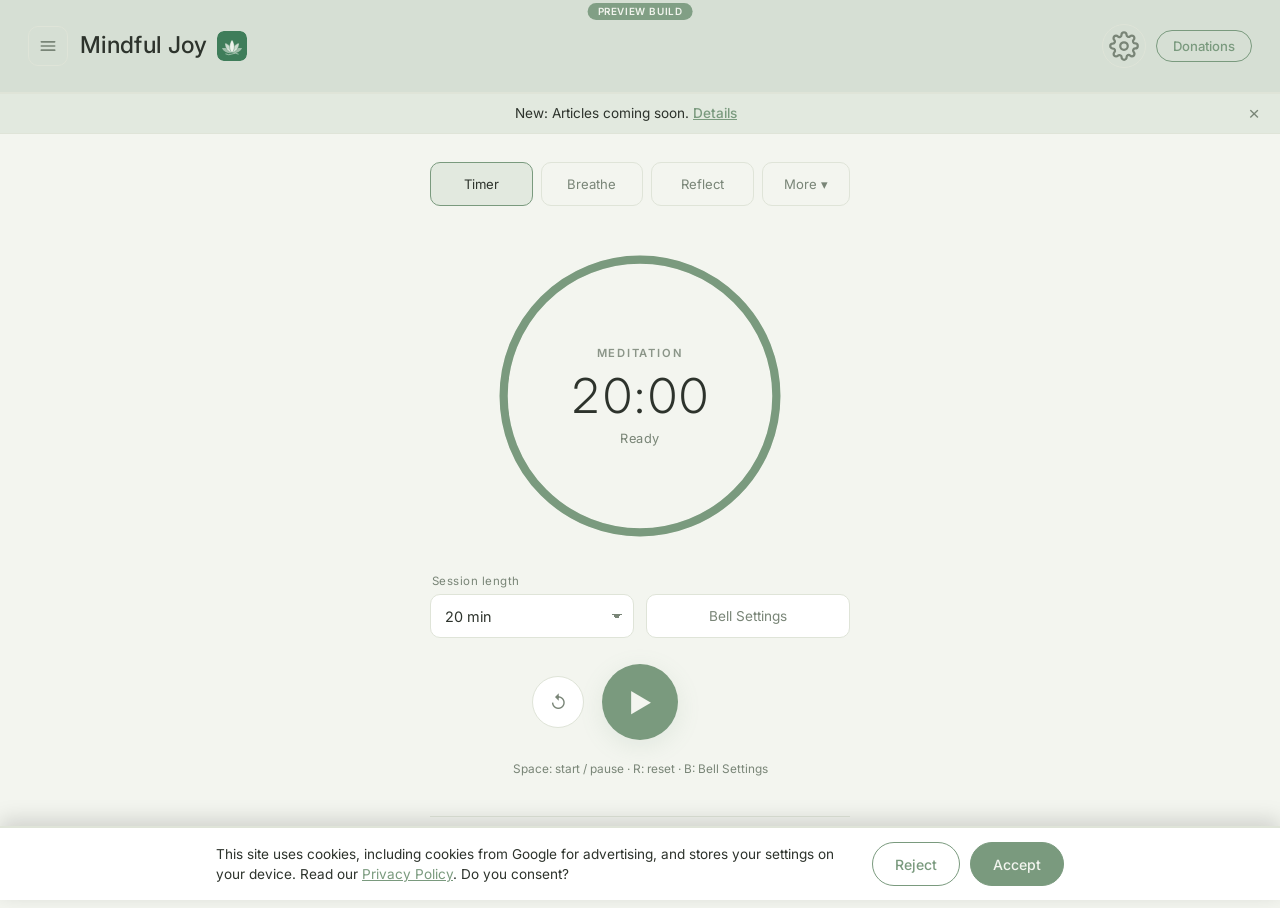
==== index.html @ 6eea0bdb "Label each timer ring (Meditation, Pomodoro, Count Up, Stopwatch) A small uppercase label above the " ====
<!DOCTYPE html>
<html lang="en">
<head>
<meta charset="UTF-8">
<meta name="viewport" content="width=device-width, initial-scale=1, viewport-fit=cover">
<title>Mindful Joy &mdash; Meditation Timer</title>
<meta name="description" content="A free, simple meditation timer with interval bells, a breathing pacer, and reflection prompts.">
<meta name="theme-color" content="#f3f5ef">
<link rel="canonical" href="https://mindfuljoy.app/">
<link rel="icon" type="image/svg+xml" href="assets/favicon.svg">
<link rel="apple-touch-icon" href="assets/icons/apple-touch-icon.png">
<link rel="manifest" href="manifest.webmanifest">
<meta property="og:type" content="website">
<meta property="og:site_name" content="Mindful Joy">
<meta property="og:title" content="Mindful Joy &mdash; Meditation Timer">
<meta property="og:description" content="A free, simple meditation timer with interval bells, a breathing pacer, and reflection prompts.">
<meta property="og:url" content="https://mindfuljoy.app/">
<link rel="preconnect" href="https://fonts.googleapis.com">
<link rel="preconnect" href="https://fonts.gstatic.com" crossorigin>
<link href="https://fonts.googleapis.com/css2?family=Inter:wght@300;400;500;600&display=swap" rel="stylesheet">
<link rel="stylesheet" href="assets/css/styles.css">
<script src="assets/js/themes.js"></script>
<!-- ===== GOOGLE ADSENSE: LOADER (publisher ca-pub-8467685368663778) =====
     Ad units go in the "ADSENSE AD SLOT" comments further down each page. ===== -->
<script async src="https://pagead2.googlesyndication.com/pagead/js/adsbygoogle.js?client=ca-pub-8467685368663778"
     crossorigin="anonymous"></script>
</head>
<body>
<div id="announcer" class="sr-only" aria-live="polite" aria-atomic="true"></div>

<div class="topbar">
  <div class="mark"><a href="index.html"><span>Mindful Joy</span><img class="mark-logo" src="assets/icons/icon.svg" alt="" width="30" height="30"></a></div>
  <div class="top-actions">
    <div class="theme-menu" id="themeMenu">
      <button type="button" class="icon-btn" id="themeBtn" aria-label="Color theme" aria-haspopup="true" aria-expanded="false" aria-controls="themePop" title="Color theme"><svg viewBox="0 0 24 24" width="20" height="20" fill="none" stroke="currentColor" stroke-width="1.8" stroke-linecap="round" stroke-linejoin="round" aria-hidden="true"><circle cx="12" cy="12" r="3"/><path d="M19.4 15a1.65 1.65 0 0 0 .33 1.82l.06.06a2 2 0 0 1 0 2.83 2 2 0 0 1-2.83 0l-.06-.06a1.65 1.65 0 0 0-1.82-.33 1.65 1.65 0 0 0-1 1.51V21a2 2 0 0 1-2 2 2 2 0 0 1-2-2v-.09A1.65 1.65 0 0 0 9 19.4a1.65 1.65 0 0 0-1.82.33l-.06.06a2 2 0 0 1-2.83 0 2 2 0 0 1 0-2.83l.06-.06a1.65 1.65 0 0 0 .33-1.82 1.65 1.65 0 0 0-1.51-1H3a2 2 0 0 1-2-2 2 2 0 0 1 2-2h.09A1.65 1.65 0 0 0 4.6 9a1.65 1.65 0 0 0-.33-1.82l-.06-.06a2 2 0 0 1 0-2.83 2 2 0 0 1 2.83 0l.06.06a1.65 1.65 0 0 0 1.82.33H9a1.65 1.65 0 0 0 1-1.51V3a2 2 0 0 1 2-2 2 2 0 0 1 2 2v.09a1.65 1.65 0 0 0 1 1.51 1.65 1.65 0 0 0 1.82-.33l.06-.06a2 2 0 0 1 2.83 0 2 2 0 0 1 0 2.83l-.06.06a1.65 1.65 0 0 0-.33 1.82V9a1.65 1.65 0 0 0 1.51 1H21a2 2 0 0 1 2 2 2 2 0 0 1-2 2h-.09a1.65 1.65 0 0 0-1.51 1z"/></svg></button>
      <div class="theme-pop" id="themePop" hidden>
        <label for="schemeSelect">Color theme</label>
        <select id="schemeSelect"></select>
      </div>
    </div>
    <a class="donate-btn" id="donateBtn" href="https://ko-fi.com/cpiccirilli" target="_blank" rel="noopener">Donations</a>
  </div>
</div>

<nav class="tabs" aria-label="Tools">
  <button class="tab-btn active" id="tabBtnTimer" data-tab="timer" aria-pressed="true">Timer</button>
  <button class="tab-btn" id="tabBtnBreathe" data-tab="breathe" aria-pressed="false">Breathe</button>
  <button class="tab-btn" id="tabBtnReflect" data-tab="reflect" aria-pressed="false">Reflect</button>
  <div class="more-wrap">
    <button class="tab-btn more-btn" id="moreBtn" type="button" title="More Timers" aria-haspopup="true" aria-expanded="false" aria-controls="morePop">More <span aria-hidden="true">&#9662;</span></button>
    <div class="more-pop" id="morePop" role="menu" aria-label="More timers" hidden>
      <p class="more-lead">Looking for another timer?</p>
      <button type="button" class="more-item" role="menuitem" data-open="pomodoro"><strong>Pomodoro</strong><span>Focus sprints with short breaks</span></button>
      <button type="button" class="more-item" role="menuitem" data-open="countup"><strong>Count Up</strong><span>Open-ended, counts time as you sit</span></button>
      <button type="button" class="more-item" role="menuitem" data-open="stopwatch"><strong>Stopwatch</strong><span>Hundredths and lap times</span></button>
      <p class="more-soon">More timers coming soon.</p>
    </div>
  </div>
</nav>

<main class="tab-panel active" id="panel-timer">
  <div class="ring-wrap">
    <svg viewBox="0 0 220 220" aria-hidden="true">
      <circle class="track" cx="110" cy="110" r="100"></circle>
      <circle class="progress" id="ringProgress" cx="110" cy="110" r="100"></circle>
    </svg>
    <div class="ring-center">
      <div class="kind">Meditation</div>
      <div class="time" id="timeDisplay">20:00</div>
      <div class="phase" id="phaseLabel">Ready</div>
    </div>
  </div>

  <p class="seg-status" id="segStatus" hidden></p>

  <div class="options-row">
    <div class="len-field">
      <label for="durationSelect">Session length</label>
      <select id="durationSelect"></select>
    </div>
    <button class="settings-btn" id="settingsBtn">Bell Settings</button>
  </div>
  <div class="duration-row" id="customLenRow" hidden>
    <label for="customLenInput">Minutes</label>
    <input class="num-input" type="number" id="customLenInput" min="1" max="240" value="25" inputmode="numeric">
  </div>

  <div class="controls">
    <button class="btn reset-btn" id="resetBtn" aria-label="Reset">&#8634;</button>
    <button class="btn play-btn" id="playBtn" aria-label="Start">&#9654;</button>
    <div style="width:52px;"></div>
  </div>
  <p class="shortcut-hint">Space: start / pause &middot; R: reset &middot; B: Bell Settings</p>

  <!-- Sit / walk sequence editor: shown when "Sit / walk sequence" is chosen as the session length. -->
  <fieldset class="seq" id="seqEditor" hidden>
    <legend>Sit / walk sequence</legend>
    <div class="seq-head"><span>Segments, in order</span><span id="seqTotal" class="seq-total"></span></div>
    <ol class="seg-list" id="segList"></ol>
    <div class="seg-actions">
      <button type="button" class="small-btn" id="addSitBtn" title="Add sit">+ Sit</button>
      <button type="button" class="small-btn" id="addWalkBtn" title="Add walk">+ Walk</button>
    </div>
    <div class="seq-block">
      <label for="presetSelect">Preset</label>
      <select id="presetSelect">
        <option value="">Choose a preset&hellip;</option>
        <option value="sit-walk-sit">Sit 20 &middot; Walk 10 &middot; Sit 20</option>
        <option value="sit-walk">Sit 20 &middot; Walk 10</option>
        <option value="walk-sit">Walk 10 &middot; Sit 20</option>
        <option value="rounds">Sit 10 &middot; Walk 5 &middot; Sit 10 &middot; Walk 5</option>
      </select>
    </div>
    <div class="seq-block">
      <label for="layoutName">Save this sequence</label>
      <div class="chip-input">
        <input type="text" id="layoutName" maxlength="30" placeholder="Name, e.g. Morning practice">
        <button type="button" id="saveLayoutBtn">Save</button>
      </div>
    </div>
    <div class="seq-block" id="savedBlock" hidden>
      <label for="layoutSelect">Saved sequences</label>
      <div class="inline-row">
        <select id="layoutSelect" aria-label="Saved sequences"></select>
        <button type="button" class="small-btn" id="loadLayoutBtn">Load</button>
        <button type="button" class="small-btn" id="deleteLayoutBtn">Delete</button>
      </div>
    </div>
    <p class="seq-msg" id="seqMsg" role="status"></p>
  </fieldset>
</main>

<section class="tab-panel" id="panel-breathe">
  <div class="duration-row">
    <label for="patternSelect">Pattern</label>
    <select id="patternSelect">
      <option value="box">Box breathing (4-4-4-4)</option>
      <option value="478">4-7-8</option>
      <option value="coherent">Coherent (5-5)</option>
    </select>
  </div>
  <div class="duration-row">
    <label for="cyclesSelect">Cycles</label>
    <select id="cyclesSelect">
      <option value="3">3</option>
      <option value="5" selected>5</option>
      <option value="8">8</option>
      <option value="12">12</option>
    </select>
  </div>
  <div class="breath-wrap">
    <div class="breath-circle" id="breathCircle"><span id="breathLabel">Ready</span></div>
  </div>
  <div class="cycle-count" id="breathCycleCount"></div>
  <div class="controls" style="margin-top:14px;">
    <button class="btn play-btn" id="breathPlayBtn" aria-label="Start breathing">&#9654;</button>
  </div>
</section>

<section class="tab-panel" id="panel-pomodoro">
  <div class="ring-wrap">
    <svg class="tomato-bg" viewBox="0 0 200 200" aria-hidden="true" focusable="false">
        <path class="tm-body" d="M100 54C142 40 186 68 186 114C186 158 148 186 100 186C52 186 14 158 14 114C14 68 58 40 100 54Z"/>
        <ellipse class="tm-shine" cx="58" cy="100" rx="13" ry="26" transform="rotate(24 58 100)"/>
        <path class="tm-leaf" d="M100 60C92 44 72 40 52 50C68 56 82 66 100 70Z"/>
        <path class="tm-leaf" d="M100 60C108 44 128 40 148 50C132 56 118 66 100 70Z"/>
        <path class="tm-leaf" d="M100 62C84 62 64 74 62 90C78 82 90 78 100 74Z"/>
        <path class="tm-leaf" d="M100 62C116 62 136 74 138 90C122 82 110 78 100 74Z"/>
        <path class="tm-leaf" d="M100 62C94 74 94 84 100 96C106 84 106 74 100 62Z"/>
        <path class="tm-stem" d="M96 64C95 48 98 36 108 26C108 38 106 50 104 64Z"/>
      </svg>
    <svg viewBox="0 0 220 220" aria-hidden="true">
      <circle class="track" cx="110" cy="110" r="100"></circle>
      <circle class="progress" id="pomoRing" cx="110" cy="110" r="100"></circle>
    </svg>
    <div class="ring-center">
      <div class="kind">Pomodoro</div>
      <div class="time" id="pomoTime">25:00</div>
      <div class="phase" id="pomoPhase">Focus</div>
    </div>
  </div>
  <p class="seg-status" id="pomoRound">Round 1 of 4</p>
  <div class="pomo-grid">
    <label for="pomoFocus">Focus</label>
    <select id="pomoFocus">
      <option value="15">15 min</option><option value="20">20 min</option><option value="25" selected>25 min</option>
      <option value="30">30 min</option><option value="45">45 min</option><option value="50">50 min</option>
    </select>
    <label for="pomoShort">Short break</label>
    <select id="pomoShort">
      <option value="3">3 min</option><option value="5" selected>5 min</option><option value="10">10 min</option>
    </select>
    <label for="pomoLong">Long break</label>
    <select id="pomoLong">
      <option value="10">10 min</option><option value="15" selected>15 min</option><option value="20">20 min</option><option value="30">30 min</option>
    </select>
    <label for="pomoRounds">Rounds</label>
    <select id="pomoRounds">
      <option value="2">2</option><option value="3">3</option><option value="4" selected>4</option><option value="5">5</option><option value="6">6</option>
    </select>
    <label for="pomoAuto">Auto-start next phase</label>
    <label class="switch"><input type="checkbox" id="pomoAuto" checked><span class="slider"></span></label>
  </div>
  <div class="controls">
    <button class="btn reset-btn" id="pomoReset" aria-label="Reset Pomodoro" title="Reset">&#8634;</button>
    <button class="btn play-btn" id="pomoPlay" aria-label="Start Pomodoro">&#9654;</button>
    <button class="btn reset-btn" id="pomoSkip" aria-label="Skip to next phase" title="Skip">&#9197;&#xFE0E;</button>
  </div>
  <p class="shortcut-hint">Space: start / pause &middot; R: reset &middot; Bells follow your Bell Settings (segment change bell)</p>
</section>

<section class="tab-panel" id="panel-countup">
  <div class="ring-wrap">
    <svg viewBox="0 0 220 220" aria-hidden="true">
      <circle class="track" cx="110" cy="110" r="100"></circle>
      <circle class="progress" id="cuRing" cx="110" cy="110" r="100"></circle>
    </svg>
    <div class="ring-center">
      <div class="kind">Count Up</div>
      <div class="time" id="cuTime">00:00</div>
      <div class="phase" id="cuPhase">Ready</div>
    </div>
  </div>
  <div class="pomo-grid">
    <label for="cuChime">Chime every</label>
    <select id="cuChime">
      <option value="0" selected>Off</option><option value="1">1 min</option><option value="5">5 min</option>
      <option value="10">10 min</option><option value="15">15 min</option><option value="20">20 min</option><option value="30">30 min</option>
    </select>
  </div>
  <div class="controls">
    <button class="btn reset-btn" id="cuReset" aria-label="Reset Count Up" title="Reset">&#8634;</button>
    <button class="btn play-btn" id="cuPlay" aria-label="Start Count Up">&#9654;</button>
    <div style="width:52px;"></div>
  </div>
  <p class="shortcut-hint">Space: start / pause &middot; R: reset &middot; The ring sweeps once a minute</p>
</section>

<section class="tab-panel" id="panel-stopwatch">
  <div class="ring-wrap">
    <svg viewBox="0 0 220 220" aria-hidden="true">
      <circle class="track" cx="110" cy="110" r="100"></circle>
      <circle class="progress" id="swRing" cx="110" cy="110" r="100"></circle>
    </svg>
    <div class="ring-center">
      <div class="kind">Stopwatch</div>
      <div class="time sw-time" id="swTime">00:00.00</div>
      <div class="phase" id="swPhase">Ready</div>
    </div>
  </div>
  <div class="controls">
    <button class="btn reset-btn" id="swReset" aria-label="Reset Stopwatch" title="Reset">&#8634;</button>
    <button class="btn play-btn" id="swPlay" aria-label="Start Stopwatch">&#9654;</button>
    <button class="btn reset-btn sw-lap-btn" id="swLap" aria-label="Record lap" title="Lap" disabled>Lap</button>
  </div>
  <p class="shortcut-hint">Space: start / pause &middot; L: lap &middot; R: reset</p>
  <ol class="lap-list" id="swLaps" aria-label="Laps" hidden></ol>
</section>

<section class="tab-panel" id="panel-reflect">
  <div class="reflect-card"><p id="reflectText">Tap below for a reflection prompt.</p></div>
  <button class="reflect-btn" id="reflectBtn">New prompt</button>
</section>

<!-- ===== ADSENSE AD SLOT 1 (all tools): place an ad unit here, below the Timer / Breathe / Reflect tools and above the footer.
     Keep ads well clear of the play, pause and reset buttons so they are never tapped by accident (AdSense policy). ===== -->

<footer>
  <a href="about.html">About</a>
  <a href="privacy.html">Privacy Policy</a>
  <a href="terms.html">Terms of Service</a>
</footer>

<div class="backdrop" id="backdrop"></div>
<aside class="panel" id="panel" role="dialog" aria-modal="true" aria-label="Bell Settings">
  <button class="icon-btn panel-close" id="closeBtn" aria-label="Close settings">&#10005;</button>
  <h2>Bell Settings</h2>

  <div class="field-group">
    <div class="row-label"><span>Preparation delay</span></div>
    <div class="row-note">A quiet moment before the session begins, so you can settle before the start bell.</div>
    <select id="prepSelect" style="width:100%;">
      <option value="0">Off</option>
      <option value="3">3 seconds</option>
      <option value="5" selected>5 seconds</option>
      <option value="10">10 seconds</option>
      <option value="15">15 seconds</option>
      <option value="30">30 seconds</option>
    </select>
  </div>

  <div class="field-group">
    <div class="row-label"><span>Bell sound</span></div>
    <div class="row-note">Used for the start and end bells. Interval bells always use a separate, higher-toned bell.</div>
    <div class="inline-row">
      <select id="bellSelect" aria-label="Bell sound"></select>
      <button type="button" class="small-btn" id="previewBtn">Preview</button>
    </div>
  </div>

  <div class="field-group">
    <div class="row-label"><span>Bell volume</span><span id="volumeLabel" style="color:var(--text-dim); font-size:.85rem;">100%</span></div>
    <input type="range" id="volumeRange" min="10" max="100" step="5" value="100" aria-label="Bell volume">
  </div>

  <div class="field-group">
    <div class="row-label"><span>Start bell</span>
      <label class="switch"><input type="checkbox" id="startEnabled" checked><span class="slider"></span></label>
    </div>
    <div id="startBody" class="inline-row">
      <span style="font-size:.85rem; color:var(--text-dim);">Number of bells</span>
      <select id="startCount" aria-label="Number of start bells"></select>
    </div>
  </div>

  <div class="field-group">
    <div class="row-label"><span>End bell</span>
      <label class="switch"><input type="checkbox" id="endEnabled" checked><span class="slider"></span></label>
    </div>
    <div id="endBody" class="inline-row">
      <span style="font-size:.85rem; color:var(--text-dim);">Number of bells</span>
      <select id="endCount" aria-label="Number of end bells"></select>
    </div>
  </div>

  <div class="field-group">
    <div class="row-label"><span>Vibrate on start and end</span>
      <label class="switch"><input type="checkbox" id="vibrateEnabled"><span class="slider"></span></label>
    </div>
    <div class="row-note" id="vibrateNote">Buzz your phone at the start and end of a session, along with or instead of the bells. Off by default.</div>
  </div>

  <div class="field-group">
    <div class="row-label"><span>Segment change bell</span>
      <label class="switch"><input type="checkbox" id="segEnabled" checked><span class="slider"></span></label>
    </div>
    <div class="row-note">Rings between segments in a sit / walk sequence.</div>
    <div id="segBody" class="inline-row">
      <span style="font-size:.85rem; color:var(--text-dim);">Number of bells</span>
      <select id="segCount" aria-label="Number of segment change bells"></select>
    </div>
  </div>

  <div class="field-group">
    <div class="row-label"><span>Interval bells</span>
      <label class="switch"><input type="checkbox" id="intervalEnabled"><span class="slider"></span></label>
    </div>
    <div class="row-note">Sound a bell at points during your sitting, either on a repeating interval or at specific times you choose.</div>

    <div id="intervalBody" class="sub-disabled">
      <div class="mode-toggle">
        <button type="button" id="modeRegularBtn" class="active">Repeating</button>
        <button type="button" id="modeCustomBtn">Custom times</button>
      </div>

      <div id="regularFields">
        <div class="inline-row">
          <span style="font-size:.85rem; color:var(--text-dim);">Every</span>
          <select id="intervalEvery"></select>
        </div>
      </div>

      <div id="customFields" style="display:none;">
        <div class="chip-input">
          <input type="number" id="customMinuteInput" min="1" max="59" placeholder="Minutes in, e.g. 10">
          <button type="button" id="addCustomBtn">Add</button>
        </div>
        <div class="chips" id="customChips"></div>
      </div>
    </div>
  </div>
  <p class="credits">Bell recordings are CC0 (public domain) samples from freesound.org by LozKaye, Garuda1982, ryancacophony, nkuitse and fauxpress, gathered in the open-source &ldquo;meditation&rdquo; app by nyxkn.</p>
</aside>

<script type="module" src="assets/js/app/main.js"></script>
<script src="assets/js/menu.js"></script>
<script src="assets/js/consent.js"></script>
<script src="assets/js/preview.js"></script>
<script src="assets/js/pwa.js"></script>
</body>
</html>
---- assets/css/styles.css ----
:root{
    --bg:#0f1c17; --surface:#16261f; --surface-2:#1c2e26;
    --text:#e4ede7; --text-dim:#8da99a;
    --accent:#6fae84; --accent-soft:rgba(111,174,132,.16);
    --ring-track:#223830; --border:#26382f;
    --danger:#b2776a;
    --radius:14px;
    color-scheme: dark;
    box-sizing:border-box;
    padding-top:env(safe-area-inset-top,0px);
    padding-bottom:env(safe-area-inset-bottom,0px);
  }
  @media (prefers-color-scheme: light){
    :root:not([data-theme="dark"]){
      --bg:#eef3ec; --surface:#ffffff; --surface-2:#f5f8f3;
      --text:#1f2e26; --text-dim:#6c8578;
      --accent:#4f8a68; --accent-soft:rgba(79,138,104,.12);
      --ring-track:#dce6dd; --border:#dce6dd;
      --danger:#9a5444;
      color-scheme: light;
    }
  }
  :root[data-theme="dark"]{
    --bg:#0f1c17; --surface:#16261f; --text:#e4ede7; --text-dim:#8da99a;
    --accent:#6fae84; --ring-track:#223830; --border:#26382f; color-scheme: dark;
  }
  *{box-sizing:border-box;}
  html,body{height:100%;}
  html{scroll-padding-top:env(safe-area-inset-top,0px);}
  body{
    margin:0; background:var(--bg); color:var(--text);
    font-family:'Inter',system-ui,sans-serif;
    min-height:100%; display:flex; flex-direction:column; align-items:center;
    padding:32px 20px 48px;
    transition:background .3s ease,color .3s ease;
  }
  .topbar{
    align-self:stretch; width:auto; max-width:none;
    background:var(--surface); background:var(--header, color-mix(in srgb, var(--accent) 24%, var(--bg))); color:var(--text);
    display:flex; justify-content:space-between; align-items:center; gap:14px;
    margin:-32px -20px 28px; padding:24px 28px;
    border-bottom:2px solid var(--border);
    transition:background .3s ease, border-color .3s ease;
  }
  .topbar .mark{ font-size:1.45rem; letter-spacing:.015em; }
  .donate-btn{
    background:none; color:var(--accent); border:1px solid var(--accent); border-radius:999px;
    padding:7px 16px; font-family:inherit; font-size:.82rem; font-weight:500; cursor:pointer; text-decoration:none;
    transition:background .2s, color .2s;
  }
  .donate-btn:hover{ background:var(--accent-soft); }

  footer{
    width:100%; max-width:420px; margin-top:40px; padding-top:20px; border-top:1px solid var(--border);
    display:flex; justify-content:center; gap:18px; flex-wrap:wrap;
  }
  footer{ padding-bottom:calc(56px + env(safe-area-inset-bottom, 0px)); }
  footer a{ color:var(--text-dim); font-size:.78rem; text-decoration:none; }
  footer a:hover{ color:var(--accent); }
  .mark{ font-family:'Inter',system-ui,sans-serif; font-weight:500; font-size:1.25rem; letter-spacing:.01em; }
  .mark{ min-width:0; line-height:1.2; }
  .mark-domain{ display:block; font-size:.72rem; font-weight:400; letter-spacing:.02em; color:var(--text-dim); margin-top:2px; }
  .mark em{ font-style:italic; color:var(--accent); }
  .icon-btn{
    background:none; border:1px solid var(--border); color:var(--text-dim);
    width:40px; height:40px; border-radius:50%; cursor:pointer;
    display:flex; align-items:center; justify-content:center; font-size:1.1rem;
    transition:border-color .2s, color .2s, transform .2s;
  }
  .icon-btn:hover{ color:var(--text); border-color:var(--accent); }
  .icon-btn:active{ transform:scale(.94); }

  .tabs{ width:100%; max-width:420px; display:flex; gap:8px; margin-bottom:28px; }
  .tab-btn{
    flex:1; background:none; border:1px solid var(--border); color:var(--text-dim);
    border-radius:10px; padding:9px 6px; font-family:inherit; font-size:.82rem; cursor:pointer;
    transition:border-color .2s, color .2s, background .2s;
  }
  .tab-btn.active{ border-color:var(--accent); color:var(--text); background:var(--accent-soft); }

  main, .tab-panel{ width:100%; max-width:420px; display:none; flex-direction:column; align-items:center; }
  .tab-panel.active{ display:flex; }

  .breath-wrap{ position:relative; width:min(70vw,260px); height:min(70vw,260px); margin:12px 0 28px; display:flex; align-items:center; justify-content:center; }
  .breath-circle{
    width:46%; height:46%; border-radius:50%; background:var(--accent-soft); border:1px solid var(--accent);
    display:flex; align-items:center; justify-content:center; text-align:center; padding:12px;
    transition:width 1s ease-in-out, height 1s ease-in-out;
  }
  .breath-circle span{ font-size:.85rem; color:var(--text); }
  .cycle-count{ font-size:.78rem; color:var(--text-dim); margin-top:14px; }

  .reflect-card{
    width:100%; background:var(--surface); border:1px solid var(--border); border-radius:var(--radius);
    padding:32px 24px; text-align:center; margin:12px 0 24px; min-height:110px; display:flex; align-items:center; justify-content:center;
  }
  .reflect-card p{ font-family:'Inter',system-ui,sans-serif; font-weight:400; font-size:1.15rem; line-height:1.5; margin:0; }
  .reflect-btn{
    background:var(--accent); color:var(--bg); border:none; border-radius:10px; padding:12px 26px;
    font-family:inherit; font-size:.88rem; font-weight:500; cursor:pointer; transition:transform .15s;
  }
  .reflect-btn:active{ transform:scale(.96); }

  .ring-wrap{ position:relative; width:min(78vw,300px); height:min(78vw,300px); margin:12px 0 28px; }
  svg{ width:100%; height:100%; transform:rotate(-90deg); }
  circle.track{ fill:none; stroke:var(--ring-track); stroke-width:6; }
  circle.progress{ fill:none; stroke:var(--accent); stroke-width:6; stroke-linecap:round; transition:stroke-dashoffset .25s linear; }
  .ring-center{
    position:absolute; inset:0; display:flex; flex-direction:column; align-items:center; justify-content:center; gap:6px;
  }
  .time{ font-family:'Inter',system-ui,sans-serif; font-weight:300; font-size:3rem; font-variant-numeric:tabular-nums; letter-spacing:.01em; }
  .kind{ font-size:.7rem; font-weight:600; text-transform:uppercase; letter-spacing:.16em; color:var(--text-dim); opacity:.85; }
  .phase{ font-size:.8rem; color:var(--text-dim); letter-spacing:.04em; min-height:1.1em; }

  .duration-row{ display:flex; align-items:center; gap:10px; color:var(--text-dim); font-size:.9rem; margin-bottom:26px; }
  select{
    appearance:none; background:var(--surface); color:var(--text); border:1px solid var(--border);
    border-radius:10px; padding:9px 34px 9px 14px; font-family:inherit; font-size:.9rem; cursor:pointer;
    background-image:linear-gradient(45deg,transparent 50%,var(--text-dim) 50%),linear-gradient(135deg,var(--text-dim) 50%,transparent 50%);
    background-position:calc(100% - 16px) center, calc(100% - 11px) center; background-size:5px 5px; background-repeat:no-repeat;
  }
  select:disabled{ opacity:.5; cursor:not-allowed; }

  .settings-btn{
    background:var(--surface); color:var(--text-dim); border:1px solid var(--border);
    border-radius:10px; padding:10px 20px; font-family:inherit; font-size:.85rem; cursor:pointer;
    margin-bottom:26px; transition:border-color .2s, color .2s;
  }
  .settings-row{ display:flex; align-items:center; justify-content:center; flex-wrap:wrap; gap:12px 16px; margin-bottom:26px; }
  .settings-row .settings-btn{ margin-bottom:0; }
  .theme-group{ display:flex; align-items:center; gap:8px; color:var(--text-dim); font-size:.85rem; }
  .settings-btn:hover{ color:var(--text); border-color:var(--accent); }

  .controls{ display:flex; align-items:center; gap:18px; }
  .btn{
    border:none; cursor:pointer; font-family:inherit; display:flex; align-items:center; justify-content:center;
  }
  .play-btn{
    width:76px; height:76px; border-radius:50%; background:var(--accent); color:var(--bg);
    font-size:1.6rem; box-shadow:0 6px 24px var(--accent-soft); transition:transform .15s;
  }
  .play-btn:active{ transform:scale(.93); }
  .reset-btn{
    width:52px; height:52px; border-radius:50%; background:var(--surface); color:var(--text-dim);
    border:1px solid var(--border); font-size:1.1rem; transition:color .2s, transform .15s;
  }
  .reset-btn:hover{ color:var(--text); }
  .reset-btn:active{ transform:scale(.93); }

  /* Settings panel */
  .backdrop{
    position:fixed; inset:0; background:rgba(0,0,0,.45); opacity:0; pointer-events:none; transition:opacity .25s;
  }
  .backdrop.open{ opacity:1; pointer-events:auto; }
  .panel{
    position:fixed; top:0; right:0; height:100%; width:min(360px,90vw); background:var(--surface);
    border-left:1px solid var(--border); transform:translateX(100%); transition:transform .3s ease;
    padding:24px 22px calc(24px + env(safe-area-inset-bottom,0px));
    padding-top:calc(24px + env(safe-area-inset-top,0px));
    overflow-y:auto;
  }
  .panel.open{ transform:translateX(0); }
  .panel h2{ font-family:'Inter',system-ui,sans-serif; font-weight:400; font-size:1.3rem; margin:0 0 20px; }
  .panel-close{ position:absolute; top:20px; right:20px; }
  .field-group{ margin-bottom:24px; padding-bottom:22px; border-bottom:1px solid var(--border); }
  .field-group:last-of-type{ border-bottom:none; }
  .row-label{ display:flex; align-items:center; justify-content:space-between; margin-bottom:12px; }
  .row-label span{ font-size:.92rem; }
  .row-note{ font-size:.78rem; color:var(--text-dim); margin:-8px 0 12px; line-height:1.4; }

  .switch{ position:relative; width:42px; height:24px; flex-shrink:0; }
  .switch input{ opacity:0; width:100%; height:100%; margin:0; cursor:pointer; position:absolute; z-index:1; }
  .slider{
    position:absolute; inset:0; background:var(--ring-track); border-radius:999px; transition:background .2s;
  }
  .slider::before{
    content:""; position:absolute; width:18px; height:18px; left:3px; top:3px; background:var(--text);
    border-radius:50%; transition:transform .2s;
  }
  .switch input:checked + .slider{ background:var(--accent); }
  .switch input:checked + .slider::before{ transform:translateX(18px); background:var(--bg); }

  .mode-toggle{ display:flex; gap:8px; margin-bottom:14px; }
  .mode-toggle button{
    flex:1; padding:8px 10px; border-radius:9px; border:1px solid var(--border); background:var(--surface-2,var(--surface));
    color:var(--text-dim); font-size:.82rem; cursor:pointer;
  }
  .mode-toggle button.active{ border-color:var(--accent); color:var(--text); background:var(--accent-soft); }

  .inline-row{ display:flex; align-items:center; gap:10px; }
  .inline-row select{ flex:1; }

  .chip-input{ display:flex; gap:8px; margin-top:4px; }
  .chip-input input{
    flex:1; background:var(--bg); border:1px solid var(--border); border-radius:9px; color:var(--text);
    padding:8px 10px; font-family:inherit; font-size:.85rem; min-width:0;
  }
  .chip-input button{
    border:1px solid var(--accent); background:var(--accent-soft); color:var(--accent); border-radius:9px; padding:8px 14px; font-size:.85rem; cursor:pointer;
  }
  .chips{ display:flex; flex-wrap:wrap; gap:8px; margin-top:12px; }
  .chip{
    display:flex; align-items:center; gap:6px; background:var(--bg); border:1px solid var(--border); border-radius:999px;
    padding:5px 6px 5px 12px; font-size:.8rem; color:var(--text-dim);
  }
  .chip button{ background:none; border:none; color:var(--text-dim); cursor:pointer; font-size:.95rem; padding:2px 6px; }
  .chip button:hover{ color:var(--danger); }
  .empty-note{ font-size:.78rem; color:var(--text-dim); font-style:italic; }

  .small-btn{
    border:1px solid var(--accent); background:var(--accent-soft); color:var(--accent); border-radius:10px;
    padding:9px 16px; min-height:44px; font-family:inherit; font-size:.85rem; cursor:pointer; flex-shrink:0;
  }
  .credits{ font-size:.72rem; color:var(--text-dim); line-height:1.5; margin:8px 0 0; }
  .sub-disabled{ opacity:.4; pointer-events:none; }

  /* ---------- Mobile ---------- */
  html{ -webkit-text-size-adjust:100%; text-size-adjust:100%; }
  button, select, input, label{ -webkit-tap-highlight-color:transparent; touch-action:manipulation; }
  body{
    padding-left:max(20px, env(safe-area-inset-left, 0px));
    padding-right:max(20px, env(safe-area-inset-right, 0px));
  }
  .topbar{
    margin-left:calc(-1 * max(20px, env(safe-area-inset-left, 0px)));
    margin-right:calc(-1 * max(20px, env(safe-area-inset-right, 0px)));
  }
  .tab-btn, .settings-btn, select{ min-height:44px; }
  .icon-btn{ min-width:44px; min-height:44px; }
  .chip button{ min-width:32px; min-height:32px; }
  @media (max-width:600px){
    body{ padding-top:24px; padding-bottom:36px; }
    .topbar{ margin-top:-24px; margin-bottom:22px; padding:16px 20px; }
    .topbar .mark{ font-size:1.2rem; }
    /* 16px+ prevents iOS Safari from zooming when a field is focused */
    select, input, textarea{ font-size:16px !important; }
    .time{ font-size:2.6rem; }
    .ring-wrap{ margin:4px 0 22px; }
    .settings-row{ flex-direction:column; gap:12px; width:100%; }
    .settings-row .settings-btn{ width:100%; }
    .theme-group{ width:100%; justify-content:space-between; }
    .theme-group select{ flex:1; max-width:60%; }
    .panel{ width:100%; border-left:none; }
    .panel-close{ top:calc(14px + env(safe-area-inset-top, 0px)); }
    .chip-input input{ padding:11px 12px; }
    .chip-input button{ padding:11px 16px; }
    footer{ margin-top:28px; }
  }
  @media (max-width:360px){
    .tab-btn{ font-size:.78rem; padding:9px 2px; }
    .controls{ gap:14px; }
  }
  @media (max-height:520px) and (orientation:landscape){
    .ring-wrap{ width:min(40vh,220px); height:min(40vh,220px); margin-bottom:14px; }
    .breath-wrap{ width:min(40vh,200px); height:min(40vh,200px); }
  }

  /* ---------- Info pages (About / Privacy / Terms) ---------- */
  body.info-open nav.tabs, body.info-open .tab-panel{ display:none !important; }
  .info-view{ display:none; width:100%; max-width:560px; text-align:left; }
  body.info-open .info-view{ display:block; }
  .info-view article{ display:none; }
  .info-view article.show{ display:block; }
  .info-view .back-link{ display:inline-block; color:var(--accent); font-size:.85rem; text-decoration:none; margin:4px 0 18px; padding:8px 0; }
  .info-view .back-link:hover{ text-decoration:underline; }
  .info-view h1{ font-size:1.6rem; font-weight:500; margin:0 0 6px; letter-spacing:.005em; }
  .info-view .updated{ font-size:.78rem; color:var(--text-dim); margin:0 0 22px; }
  .info-view h2{ font-size:1.05rem; font-weight:600; margin:28px 0 8px; }
  .info-view p, .info-view li{ font-size:.92rem; line-height:1.65; color:var(--text); }
  .info-view p{ margin:0 0 12px; }
  .info-view ul{ margin:0 0 12px; padding-left:20px; }
  .info-view li{ margin-bottom:6px; }
  .info-view a{ color:var(--accent); }
  .info-view .lead{ font-size:1.02rem; color:var(--text); }
  .credit{ background:var(--surface); border:1px solid var(--border); border-radius:12px; padding:14px 16px; margin:0 0 10px; }
  .credit h3{ font-size:.95rem; font-weight:600; margin:0 0 6px; }
  .credit p{ font-size:.85rem; margin:0 0 4px; color:var(--text-dim); line-height:1.55; }
  .credit p:last-child{ margin-bottom:0; }
  .badge{ display:inline-block; font-size:.7rem; font-weight:600; letter-spacing:.04em; color:var(--accent); background:var(--accent-soft); border-radius:999px; padding:2px 9px; margin-left:6px; vertical-align:middle; }
  .note-box{ background:var(--accent-soft); border-radius:12px; padding:12px 16px; font-size:.86rem; line-height:1.6; margin:0 0 14px; }
  /* ---------- Quick wins: access, inputs, volume ---------- */
  [hidden]{ display:none !important; }
  .sr-only{ position:absolute; width:1px; height:1px; margin:-1px; padding:0; overflow:hidden; clip:rect(0,0,0,0); white-space:nowrap; border:0; }
  :focus-visible{ outline:2px solid var(--accent); outline-offset:3px; border-radius:6px; }
  .panel{ visibility:hidden; transition:transform .3s ease, visibility 0s linear .3s; }
  .panel.open{ visibility:visible; transition:transform .3s ease, visibility 0s; }
  .num-input{
    width:96px; background:var(--surface); color:var(--text); border:1px solid var(--border); border-radius:10px;
    padding:9px 12px; min-height:44px; font-family:inherit; font-size:.9rem;
  }
  #customLenRow{ margin-top:-12px; }
  .len-note{ font-size:.78rem; color:var(--text-dim); margin:-14px 0 22px; text-align:center; max-width:300px; line-height:1.5; }
  input[type=range]{ width:100%; min-height:32px; accent-color:var(--accent); cursor:pointer; }
  .shortcut-hint{ font-size:.74rem; color:var(--text-dim); margin:22px 0 0; text-align:center; }
  @media (hover:none){ .shortcut-hint{ display:none; } }

  /* ---------- Theme gear menu ---------- */
  .top-actions{ display:flex; align-items:center; gap:10px; }
  .theme-menu{ position:relative; }
  .theme-pop{
    position:absolute; top:calc(100% + 10px); right:0; z-index:30; min-width:230px;
    background:var(--surface); border:1px solid var(--border); border-radius:12px; padding:14px;
    box-shadow:0 10px 30px rgba(0,0,0,.25); display:flex; flex-direction:column; gap:8px;
  }
  .theme-pop label{ font-size:.8rem; color:var(--text-dim); }
  .theme-pop select{ width:100%; }
  /* ---------- Session length + Bell Settings row ---------- */
  .options-row{ display:flex; align-items:flex-end; justify-content:center; gap:12px; width:100%; max-width:420px; margin-bottom:26px; }
  .options-row .len-field{ display:flex; flex-direction:column; gap:6px; flex:1; min-width:0; }
  .options-row .len-field label{ font-size:.72rem; color:var(--text-dim); letter-spacing:.04em; padding-left:2px; }
  .options-row select{ width:100%; min-width:0; text-overflow:ellipsis; }
  .options-row .settings-btn{ flex:1; min-width:0; margin-bottom:0; min-height:44px; white-space:nowrap; }
  @media (prefers-reduced-motion: reduce){
    *{ transition:none !important; }
  }
  .mark a{ color:inherit; text-decoration:none; }

  /* ---------- Back to top button (About / Privacy / Terms) ---------- */
  .to-top{
    position:fixed; right:max(16px, env(safe-area-inset-right, 0px)); bottom:max(20px, env(safe-area-inset-bottom, 0px));
    z-index:20; width:48px; height:48px; border-radius:50%;
    display:flex; align-items:center; justify-content:center; padding:0;
    background:var(--surface); color:var(--accent); border:1px solid var(--accent); cursor:pointer;
    box-shadow:0 6px 18px rgba(0,0,0,.22);
    opacity:0; visibility:hidden; transform:translateY(8px);
    transition:opacity .25s ease, transform .25s ease, visibility 0s linear .25s, background .2s;
  }
  .to-top.show{ opacity:1; visibility:visible; transform:none; transition:opacity .25s ease, transform .25s ease, visibility 0s, background .2s; }
  .to-top:hover{ background:var(--accent-soft); }
  .to-top:active{ transform:scale(.94); }
  .to-top svg{ width:20px; height:20px; transform:none; }

  /* ---------- Brand block + hamburger menu ---------- */
  .brand{ display:grid; grid-template-columns:auto minmax(0,1fr); column-gap:12px; row-gap:8px; align-items:center; min-width:0; }
  .brand .nav-menu{ grid-column:1; grid-row:1; }
  .brand .mark{ grid-column:2; grid-row:1; }
  .nav-menu{ position:relative; }
  .menu-btn{
    background:none; border:1px solid var(--border); color:var(--text-dim);
    width:40px; height:40px; border-radius:10px; cursor:pointer;
    display:flex; align-items:center; justify-content:center;
    transition:border-color .2s, color .2s, transform .2s;
  }
  .menu-btn:hover, .menu-btn[aria-expanded="true"]{ color:var(--text); border-color:var(--accent); }
  .menu-btn:active{ transform:scale(.94); }
  .menu-pop{
    position:absolute; top:calc(100% + 8px); left:0; z-index:30; min-width:210px;
    background:var(--surface); border:1px solid var(--border); border-radius:12px; padding:8px;
    box-shadow:0 10px 30px rgba(0,0,0,.25); display:flex; flex-direction:column; gap:2px;
  }
  .menu-pop[hidden]{ display:none; }
  .menu-pop a{
    display:block; padding:11px 14px; border-radius:8px; color:var(--text);
    font-size:.95rem; text-decoration:none; min-height:44px; box-sizing:border-box;
  }
  .menu-pop a:hover{ background:var(--accent-soft); }
  .menu-pop a[aria-current="page"]{ color:var(--accent); font-weight:600; }
  /* The global svg rule rotates the timer ring; keep the menu icon upright. */
  .menu-btn svg{ width:20px; height:20px; transform:none; }

  /* ---------- Brand row + updates note ---------- */
  /* Full-width strip directly under the header. Its negative top margin cancels the header's bottom margin. */
  .update-strip{
    position:relative; align-self:stretch;
    margin:-28px -20px 28px; padding:10px 48px 10px 20px;
    background:var(--accent-soft); color:var(--text); border-bottom:1px solid var(--border);
    font-size:.85rem; line-height:1.4; text-align:center;
  }
  .update-text{ min-width:0; }
  .update-text a{ color:var(--accent); font-weight:500; white-space:nowrap; }
  .update-close{
    position:absolute; right:10px; top:50%; transform:translateY(-50%); width:32px; height:32px; border:none; border-radius:50%; background:none;
    color:var(--text-dim); font-size:1.2rem; line-height:1; cursor:pointer;
    display:flex; align-items:center; justify-content:center;
  }
  .update-close:hover{ color:var(--text); background:var(--border); }

  /* ---------- Cookie consent banner ---------- */
  .consent{
    position:fixed; left:0; right:0; bottom:0; z-index:60;
    display:flex; align-items:center; justify-content:center; gap:16px; flex-wrap:wrap;
    padding:14px max(20px, env(safe-area-inset-right, 0px)) calc(14px + env(safe-area-inset-bottom, 0px)) max(20px, env(safe-area-inset-left, 0px));
    background:var(--surface); color:var(--text); border-top:2px solid var(--border);
    box-shadow:0 -6px 20px rgba(0,0,0,.15);
  }
  .consent-text{ margin:0; font-size:.85rem; line-height:1.5; max-width:640px; }
  .consent-text a{ color:var(--accent); }
  .consent-actions{ display:flex; gap:10px; }
  .consent-btn{
    min-height:44px; padding:0 22px; border-radius:999px; font-family:inherit; font-size:.88rem; font-weight:500;
    cursor:pointer; border:1px solid var(--accent); transition:background .2s, color .2s;
  }
  .consent-reject{ background:none; color:var(--accent); }
  .consent-reject:hover{ background:var(--accent-soft); }
  .consent-accept{ background:var(--accent); color:var(--bg); }
  .consent-accept:hover{ filter:brightness(1.08); }
  /* Keep the back-to-top button out from under the banner until a choice is made. */
  .consent-open .to-top{ visibility:hidden; }

  /* ---------- Sit / walk sequence ---------- */
  .seg-status{ font-size:.8rem; color:var(--text-dim); text-align:center; margin:-8px 0 20px; max-width:340px; line-height:1.5; }
  .seg-status[hidden], .seq[hidden]{ display:none; }
  .seq{
    width:100%; max-width:420px; margin:26px 0 0; padding:16px; box-sizing:border-box;
    border:1px solid var(--border); border-radius:14px; background:var(--surface); min-width:0;
  }
  .seq:disabled{ opacity:.6; }
  .seq legend{ padding:0 8px; font-size:.78rem; color:var(--text-dim); letter-spacing:.04em; }
  .seq-head{ display:flex; justify-content:space-between; gap:10px; font-size:.82rem; color:var(--text-dim); margin-bottom:10px; }
  .seq-total{ color:var(--text); font-weight:500; }
  .seg-list{ list-style:none; margin:0 0 12px; padding:0; display:flex; flex-direction:column; gap:8px; }
  .seg-row{ display:flex; align-items:center; gap:6px; }
  .seg-num{ flex:none; width:22px; text-align:center; font-size:.8rem; color:var(--text-dim); }
  .seg-row .seg-type{ flex:1; min-width:0; }
  .seg-row .seg-min{ width:64px; flex:none; text-align:center; padding-left:4px; padding-right:4px; box-sizing:border-box; }
  .seg-unit{ flex:none; font-size:.8rem; color:var(--text-dim); }
  .seg-btn{
    flex:none; width:34px; height:40px; border:1px solid var(--border); background:none; color:var(--text-dim);
    border-radius:8px; cursor:pointer; font-size:.7rem; line-height:1; display:flex; align-items:center; justify-content:center;
  }
  .seg-btn.seg-remove{ font-size:1.1rem; }
  .seg-btn:hover:not(:disabled){ color:var(--text); border-color:var(--accent); }
  .seg-btn:disabled{ opacity:.35; cursor:not-allowed; }
  .seg-actions{ display:flex; gap:8px; margin-bottom:16px; }
  .seg-actions .small-btn:disabled{ opacity:.45; cursor:not-allowed; }
  .seq-block{ margin-top:14px; display:flex; flex-direction:column; gap:6px; }
  .seq-block[hidden]{ display:none; }
  .seq-block > label{ font-size:.72rem; color:var(--text-dim); letter-spacing:.04em; padding-left:2px; }
  .seq-block select{ width:100%; }
  .seq .chip-input input{ flex:1; min-width:0; }
  .seq-msg{ min-height:1.2em; margin:12px 0 0; font-size:.78rem; color:var(--text-dim); }
  @media (max-width:420px){
    .seq{ padding:14px 10px; }
    .seg-btn{ width:32px; }
    .seg-row .seg-min{ width:60px; }
    .seg-unit{ display:none; }
  }
  .num-input:disabled{ opacity:.5; cursor:not-allowed; }
  .menu-sep{ border:0; border-top:1px solid var(--border); margin:6px 8px; }
  /* Keep the strip aligned with the header's margins at each size. */
  .update-strip{
    margin-left:calc(-1 * max(20px, env(safe-area-inset-left, 0px)));
    margin-right:calc(-1 * max(20px, env(safe-area-inset-right, 0px)));
  }
  @media (max-width:600px){ .update-strip{ margin-top:-22px; margin-bottom:22px; } }

  /* ---- More timers menu + Pomodoro ---- */
  .more-wrap{ position:relative; flex:1; display:flex; }
  .more-wrap .more-btn{ width:100%; }
  .more-btn[aria-expanded="true"], .more-btn.live{ border-color:var(--accent); color:var(--text); }
  .more-pop{
    position:absolute; top:calc(100% + 8px); right:0; z-index:30; width:250px;
    background:var(--surface); border:1px solid var(--border); border-radius:12px; padding:10px;
    box-shadow:0 10px 30px rgba(0,0,0,.25); display:flex; flex-direction:column; gap:4px;
  }
  .more-pop[hidden]{ display:none; }
  .more-lead{ margin:2px 6px 6px; font-size:.78rem; color:var(--text-dim); }
  .more-item{
    display:flex; flex-direction:column; gap:2px; text-align:left; width:100%; box-sizing:border-box;
    background:none; border:0; border-radius:8px; padding:10px 12px; min-height:44px;
    font-family:inherit; color:var(--text); cursor:pointer;
  }
  .more-item:hover, .more-item:focus-visible{ background:var(--accent-soft); }
  .more-item strong{ font-size:.95rem; font-weight:600; }
  .more-item span{ font-size:.78rem; color:var(--text-dim); }
  .more-soon{ margin:6px 6px 2px; font-size:.74rem; color:var(--text-dim); border-top:1px solid var(--border); padding-top:8px; }
  .pomo-grid{
    display:grid; grid-template-columns:1fr auto; align-items:center; gap:10px 14px;
    width:100%; max-width:340px; margin-bottom:24px; color:var(--text-dim); font-size:.9rem;
  }
  .pomo-grid select:disabled{ opacity:.55; }
  #pomoSkip:disabled{ opacity:.4; cursor:default; }

  /* Lotus logo to the right of the site title */
  .mark a{ display:inline-flex; align-items:center; gap:9px; }
  .mark-logo{ width:30px; height:30px; flex:none; border-radius:7px; display:block; }
  @media (max-width:600px){ .mark-logo{ width:26px; height:26px; border-radius:6px; } }
  /* Long links (such as the GitHub URL on About) wrap instead of widening the page on phones */
  p a{ overflow-wrap:anywhere; }

  /* Keep "Mindful Joy" on one line next to the logo, even on narrow phones */
  .mark a span{ white-space:nowrap; }
  @media (max-width:600px){
    .topbar{ gap:8px; padding-left:14px; padding-right:14px; }
    .brand{ column-gap:8px; }
    .mark a{ gap:6px; }
    .top-actions{ gap:6px; }
    .donate-btn{ padding:6px 12px; font-size:.76rem; }
  }
  @media (max-width:340px){
    .topbar .mark{ font-size:1.02rem; }
    .mark-logo{ width:22px; height:22px; }
    .topbar{ gap:4px; padding-left:10px; padding-right:10px; }
    .topbar .icon-btn{ min-width:36px; }
    .menu-btn{ width:36px; }
    .donate-btn{ padding:6px 9px; font-size:.72rem; }
  }

  /* Donations: header button on desktop; bottom of the hamburger menu on phones */
  .menu-pop .menu-mobile-only{ display:none; }
  @media (max-width:600px){
    .donate-btn{ display:none; }
    .menu-pop hr.menu-mobile-only{ display:block; }
    .menu-pop a.menu-mobile-only{ display:block; color:var(--accent); font-weight:600; }
  }

  /* Session length drop-down and Bell Settings button: two equal columns, centered under the ring.
     (With flex:1 the button's padding made it wider than the drop-down, which pushed the drop-down left.) */
  .options-row{ display:grid; grid-template-columns:minmax(0,1fr) minmax(0,1fr); align-items:end; gap:12px; }
  .options-row .len-field{ flex:none; }
  .options-row .settings-btn{ flex:none; width:100%; box-sizing:border-box; padding-left:10px; padding-right:10px; }
  .options-row select{ box-sizing:border-box; }

  /* ---- Stopwatch ---- */
  .sw-time{ font-size:2.5rem; }
  .sw-lap-btn{ font-size:.82rem; }
  .sw-lap-btn:disabled{ opacity:.45; cursor:default; }
  .lap-list{ list-style:none; margin:18px 0 0; padding:0; width:100%; max-width:340px; max-height:240px; overflow-y:auto;
    border-top:1px solid var(--border); }
  .lap-list[hidden]{ display:none; }
  .lap-list li{ display:grid; grid-template-columns:1fr auto auto; gap:14px; padding:9px 4px; border-bottom:1px solid var(--border);
    font-size:.88rem; font-variant-numeric:tabular-nums; }
  .lap-n{ color:var(--text-dim); }
  .lap-t{ color:var(--text); }
  .lap-total{ color:var(--text-dim); min-width:78px; text-align:right; }
  @media (max-width:600px){ .sw-time{ font-size:2.1rem; } }

  /* Pomodoro: a faint original tomato behind the ring, tinted with the theme's accent color */
  #panel-pomodoro{ overflow-x:clip; }
  .tomato-bg{ position:absolute; left:50%; top:50%; width:132%; height:132%; transform:translate(-50%,-44%); pointer-events:none; z-index:0; }
  .tomato-bg .tm-body{ fill:var(--accent); opacity:.13; }
  .tomato-bg .tm-shine{ fill:var(--bg); opacity:.22; }
  .tomato-bg .tm-leaf, .tomato-bg .tm-stem{ fill:var(--accent); opacity:.22; }
  #panel-pomodoro .ring-wrap svg:not(.tomato-bg){ position:relative; z-index:1; }
  #panel-pomodoro .ring-center{ z-index:2; }
  @media (max-width:600px){ .tomato-bg{ width:118%; height:118%; } }

  /* Unavailable switches: dashed, empty track and a dimmed label so they never look like a normal "off" switch */
  .switch input:disabled{ cursor:not-allowed; }
  .switch input:disabled + .slider{
    background:transparent; border:2px dashed var(--text-dim); box-sizing:border-box; opacity:.7;
  }
  .switch input:disabled + .slider::before{ background:var(--text-dim); opacity:.6; left:2px; top:2px; }
  .row-label:has(input:disabled) > span:first-child{ opacity:.5; }
  .row-label:has(input:disabled) + .row-note{ opacity:.9; font-style:italic; }
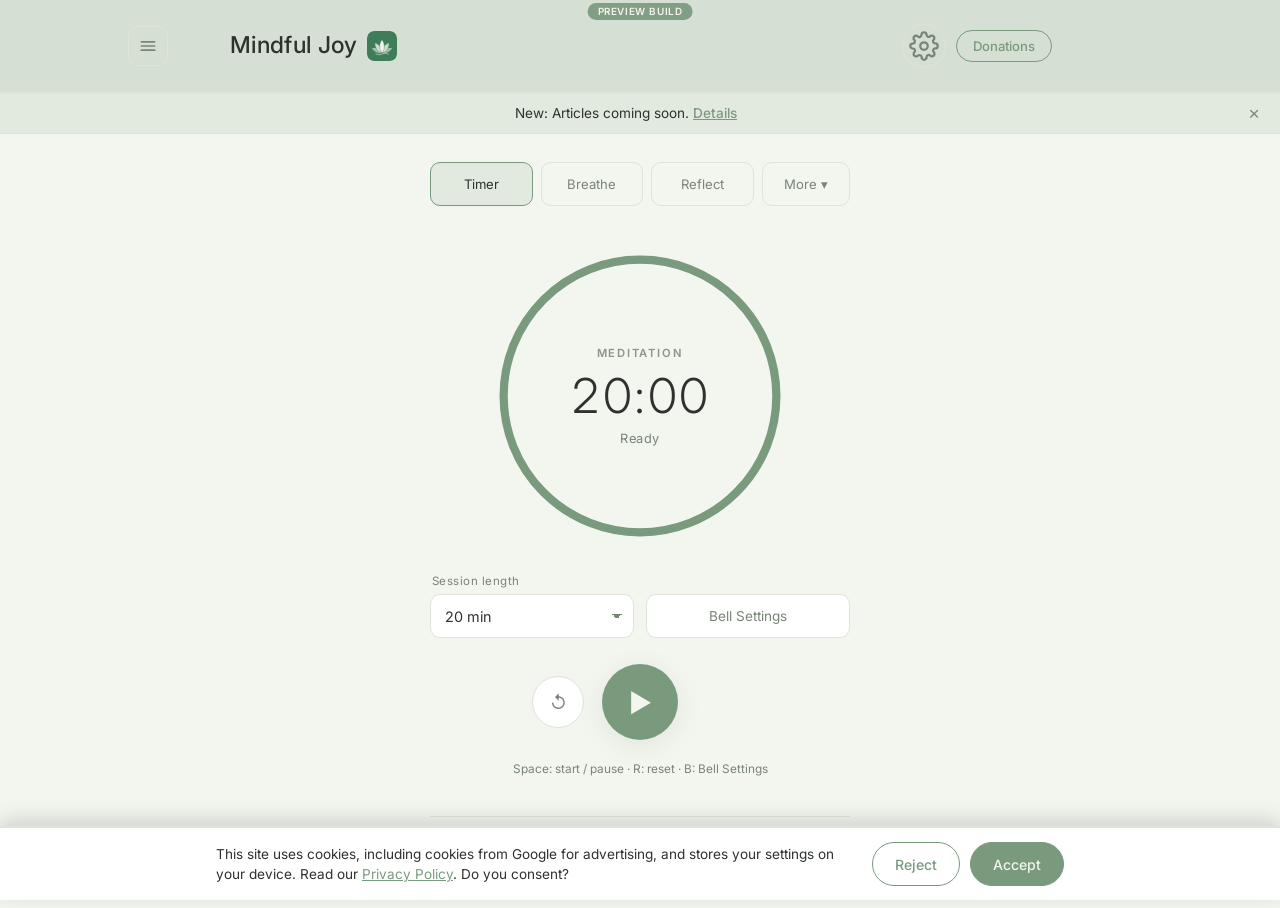
==== commit 9fd6a050: "Rework the breathing pacer: smooth circle, soft tones, sound switch The circle now grows for the ful" ====
--- a/index.html
+++ b/index.html
@@ -139,7 +139,7 @@
       <option value="coherent">Coherent (5-5)</option>
     </select>
   </div>
-  <div class="duration-row">
+  <div class="duration-row breath-options">
     <label for="cyclesSelect">Cycles</label>
     <select id="cyclesSelect">
       <option value="3">3</option>
@@ -147,9 +147,15 @@
       <option value="8">8</option>
       <option value="12">12</option>
     </select>
+    <label for="breathSoundSelect">Sound</label>
+    <select id="breathSoundSelect">
+      <option value="on" selected>On</option>
+      <option value="off">Off</option>
+    </select>
   </div>
   <div class="breath-wrap">
-    <div class="breath-circle" id="breathCircle"><span id="breathLabel">Ready</span></div>
+    <div class="breath-circle" id="breathCircle"></div>
+    <span class="breath-label" id="breathLabel">Ready</span>
   </div>
   <div class="cycle-count" id="breathCycleCount"></div>
   <div class="controls" style="margin-top:14px;">
--- a/assets/css/styles.css
+++ b/assets/css/styles.css
@@ -82,12 +82,18 @@
   .tab-panel.active{ display:flex; }
 
   .breath-wrap{ position:relative; width:min(70vw,260px); height:min(70vw,260px); margin:12px 0 28px; display:flex; align-items:center; justify-content:center; }
+  /* The circle is drawn at full size and scaled with transform (smooth, and the label stays the same size).
+     breathing.js sets the scale and how many seconds the change takes, so an inhale or exhale lasts
+     exactly as long as the step. MIN_SCALE in breathing.js must match the starting scale here. */
   .breath-circle{
-    width:46%; height:46%; border-radius:50%; background:var(--accent-soft); border:1px solid var(--accent);
-    display:flex; align-items:center; justify-content:center; text-align:center; padding:12px;
-    transition:width 1s ease-in-out, height 1s ease-in-out;
-  }
-  .breath-circle span{ font-size:.85rem; color:var(--text); }
+    position:absolute; width:72%; height:72%; border-radius:50%; background:var(--accent-soft); border:1px solid var(--accent);
+    transform:scale(.64); transition:transform .6s cubic-bezier(.37,0,.63,1); will-change:transform;
+  }
+  /* faint outline at full size, so you can see where the circle is headed */
+  .breath-wrap::before{
+    content:''; position:absolute; width:72%; height:72%; border-radius:50%; border:1px dashed var(--ring-track); box-sizing:border-box;
+  }
+  .breath-label{ position:relative; font-size:.95rem; color:var(--text); text-align:center; }
   .cycle-count{ font-size:.78rem; color:var(--text-dim); margin-top:14px; }
 
   .reflect-card{
@@ -543,3 +549,28 @@
   .switch input:disabled + .slider::before{ background:var(--text-dim); opacity:.6; left:2px; top:2px; }
   .row-label:has(input:disabled) > span:first-child{ opacity:.5; }
   .row-label:has(input:disabled) + .row-note{ opacity:.9; font-style:italic; }
+
+/* ---------- Desktop: header content sits in from both edges ----------
+   Menu, title and logo start 100px in from the left; the gear and Donations sit 200px in from the right.
+   Phones and windows under 760px keep the full-width header. */
+@media (min-width:760px){
+  .topbar{ padding-left:128px; padding-right:228px; }   /* the usual 28px plus 100px / 200px */
+  /* The title and logo sit up to 50px further from the hamburger. The extra space eases in as the
+     window widens (none at 760px, the full 50px from about 822px), so they never crowd the gear. */
+  .brand{ column-gap:calc(12px + clamp(0px, 100vw - 772px, 50px)); }
+}
+
+/* ---------- Pride themes: rainbow timer rings ----------
+   display.js draws seven colored arcs on every ring and themes.js sets --rb0 ... --rb6 plus the "pride"
+   class on <html>. In other themes the rainbow stays hidden and the normal single-color ring shows. */
+.rainbow-ring{ display:none; }
+html.pride .rainbow-ring{ display:inline; }
+html.pride circle.progress{ display:none; }
+.rb{ fill:none; stroke-width:6; }
+.ring-mask-circle{ fill:none; stroke:#fff; stroke-width:6; stroke-linecap:round; transition:stroke-dashoffset .25s linear; }
+/* The Pomodoro tomato stays red in the Pride themes (instead of turning blue like the buttons). */
+html.pride .tomato-bg{ --accent:#e5484d; }
+
+/* Breathe tab: Cycles and Sound share one row (and wrap on very narrow screens), so the extra control does not push the circle down. */
+.breath-options{ flex-wrap:wrap; justify-content:center; gap:10px 12px; }
+.breath-options label + select + label{ margin-left:8px; }
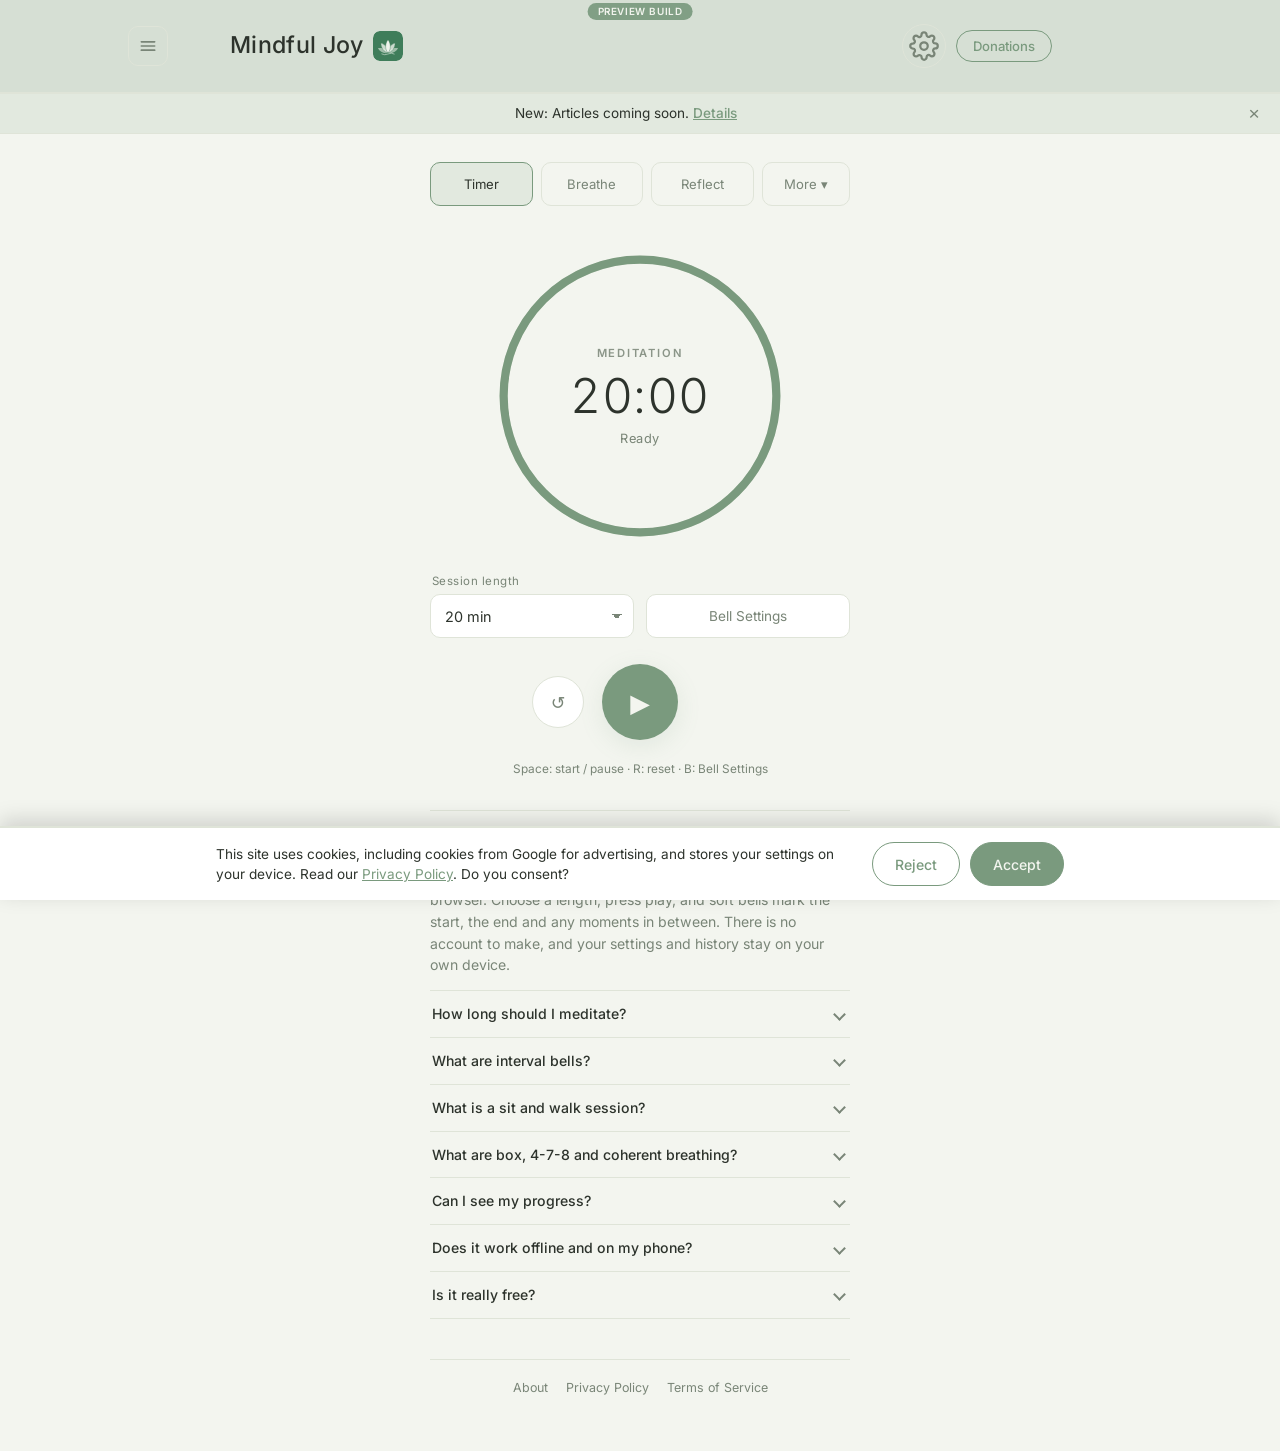
==== commit a6f24691: "Home page text and FAQs, structured data, page titles, self-hosted font, optional analytics - Home p" ====
--- a/index.html
+++ b/index.html
@@ -3,8 +3,8 @@
 <head>
 <meta charset="UTF-8">
 <meta name="viewport" content="width=device-width, initial-scale=1, viewport-fit=cover">
-<title>Mindful Joy &mdash; Meditation Timer</title>
-<meta name="description" content="A free, simple meditation timer with interval bells, a breathing pacer, and reflection prompts.">
+<title>Mindful Joy &mdash; Free Meditation Timer with Interval Bells</title>
+<meta name="description" content="Free meditation timer with interval bells, sit and walk sessions, a breathing pacer and a private streak history. No account needed.">
 <meta name="theme-color" content="#f3f5ef">
 <link rel="canonical" href="https://mindfuljoy.app/">
 <link rel="icon" type="image/svg+xml" href="assets/favicon.svg">
@@ -12,12 +12,46 @@
 <link rel="manifest" href="manifest.webmanifest">
 <meta property="og:type" content="website">
 <meta property="og:site_name" content="Mindful Joy">
-<meta property="og:title" content="Mindful Joy &mdash; Meditation Timer">
-<meta property="og:description" content="A free, simple meditation timer with interval bells, a breathing pacer, and reflection prompts.">
+<meta property="og:title" content="Mindful Joy &mdash; Free Meditation Timer with Interval Bells">
+<meta property="og:description" content="Free meditation timer with interval bells, sit and walk sessions, a breathing pacer and a private streak history. No account needed.">
 <meta property="og:url" content="https://mindfuljoy.app/">
-<link rel="preconnect" href="https://fonts.googleapis.com">
-<link rel="preconnect" href="https://fonts.gstatic.com" crossorigin>
-<link href="https://fonts.googleapis.com/css2?family=Inter:wght@300;400;500;600&display=swap" rel="stylesheet">
+<meta property="og:image" content="https://mindfuljoy.app/assets/og-image.png">
+<meta property="og:image:width" content="1200">
+<meta property="og:image:height" content="630">
+<meta property="og:image:alt" content="Mindful Joy: a free meditation timer, made for mindfulness.">
+<meta name="twitter:card" content="summary_large_image">
+<meta name="twitter:image" content="https://mindfuljoy.app/assets/og-image.png">
+<script type="application/ld+json">
+{
+  "@context": "https://schema.org",
+  "@type": "WebApplication",
+  "name": "Mindful Joy",
+  "url": "https://mindfuljoy.app/",
+  "description": "A free meditation timer with interval bells, sit and walk sessions, a breathing pacer, Pomodoro and a private streak history. No account needed.",
+  "applicationCategory": "LifestyleApplication",
+  "operatingSystem": "Any (web browser)",
+  "browserRequirements": "Requires JavaScript",
+  "isAccessibleForFree": true,
+  "inLanguage": "en",
+  "image": "https://mindfuljoy.app/assets/og-image.png",
+  "license": "https://opensource.org/licenses/MIT",
+  "offers": {
+    "@type": "Offer",
+    "price": "0",
+    "priceCurrency": "USD"
+  },
+  "featureList": [
+    "Meditation timer from 5 to 60 minutes or a custom length",
+    "Interval bells at repeating or chosen times",
+    "Sit and walk sessions with a bell between segments",
+    "Breathing pacer: box, 4-7-8 and coherent breathing",
+    "Pomodoro, Count Up and Stopwatch timers",
+    "Streaks and session history kept on your device",
+    "25 color themes, works offline and installs to your home screen"
+  ]
+}
+</script>
+<link rel="preload" href="assets/fonts/inter-latin-wght-normal.woff2" as="font" type="font/woff2" crossorigin>
 <link rel="stylesheet" href="assets/css/styles.css">
 <script src="assets/js/themes.js"></script>
 <!-- ===== GOOGLE ADSENSE: LOADER (publisher ca-pub-8467685368663778) =====
@@ -47,13 +81,15 @@
   <button class="tab-btn" id="tabBtnBreathe" data-tab="breathe" aria-pressed="false">Breathe</button>
   <button class="tab-btn" id="tabBtnReflect" data-tab="reflect" aria-pressed="false">Reflect</button>
   <div class="more-wrap">
-    <button class="tab-btn more-btn" id="moreBtn" type="button" title="More Timers" aria-haspopup="true" aria-expanded="false" aria-controls="morePop">More <span aria-hidden="true">&#9662;</span></button>
-    <div class="more-pop" id="morePop" role="menu" aria-label="More timers" hidden>
+    <button class="tab-btn more-btn" id="moreBtn" type="button" title="More" aria-haspopup="true" aria-expanded="false" aria-controls="morePop">More <span aria-hidden="true">&#9662;</span></button>
+    <div class="more-pop" id="morePop" role="menu" aria-label="More" hidden>
       <p class="more-lead">Looking for another timer?</p>
       <button type="button" class="more-item" role="menuitem" data-open="pomodoro"><strong>Pomodoro</strong><span>Focus sprints with short breaks</span></button>
       <button type="button" class="more-item" role="menuitem" data-open="countup"><strong>Count Up</strong><span>Open-ended, counts time as you sit</span></button>
       <button type="button" class="more-item" role="menuitem" data-open="stopwatch"><strong>Stopwatch</strong><span>Hundredths and lap times</span></button>
       <p class="more-soon">More timers coming soon.</p>
+      <p class="more-group">Your progress</p>
+      <button type="button" class="more-item" role="menuitem" data-open="history"><strong>History</strong><span>Streaks and your last few weeks</span></button>
     </div>
   </div>
 </nav>
@@ -128,6 +164,41 @@
     </div>
     <p class="seq-msg" id="seqMsg" role="status"></p>
   </fieldset>
+
+  <section class="home-info" aria-labelledby="homeInfoTitle">
+    <h2 id="homeInfoTitle">How Mindful Joy works</h2>
+    <p>Mindful Joy is a free meditation timer that runs in your web browser. Choose a length, press play, and soft bells mark the start, the end and any moments in between. There is no account to make, and your settings and history stay on your own device.</p>
+    <div class="faq">
+      <details>
+        <summary>How long should I meditate?</summary>
+        <p>There is no single right length. Many people start with 5 to 10 minutes and add time as it feels comfortable. A short session you do regularly can be worth more than a long one you skip. Pick 5 to 60 minutes from the length menu, or choose a custom length of your own.</p>
+      </details>
+      <details>
+        <summary>What are interval bells?</summary>
+        <p>Interval bells are optional bells that ring part-way through a session, for example every 5 minutes, or at times you choose, such as 3 and 7 minutes. They are handy for returning your attention or marking the stages of a longer sit. Open Bell Settings to turn them on and to choose the bell sound, volume and number of strikes.</p>
+      </details>
+      <details>
+        <summary>What is a sit and walk session?</summary>
+        <p>Sit + walk lets you build one session from several parts, such as 20 minutes sitting, 10 minutes of walking meditation and 20 minutes sitting again. A bell tells you when it is time to switch. Choose Sit + walk in the length menu, then add, remove and reorder the parts. You can save your favorite layouts.</p>
+      </details>
+      <details>
+        <summary>What are box, 4-7-8 and coherent breathing?</summary>
+        <p>The Breathe tab paces your breath with a circle that grows slowly as you breathe in and shrinks as you breathe out. Box breathing uses four equal steps of 4 seconds: breathe in, hold, breathe out, hold. The 4-7-8 pattern breathes in for 4, holds for 7 and breathes out for 8. Coherent breathing is an even 5 seconds in and 5 seconds out. Breathe comfortably, and stop if you feel lightheaded.</p>
+      </details>
+      <details>
+        <summary>Can I see my progress?</summary>
+        <p>Yes. Under the More button, History shows your current and best streaks, a chart of the past seven days and a calendar of the last twelve weeks. A day counts toward a streak at five minutes or more. History is kept on your device only. Use Export and Import in the gear menu to move it to another device or keep a backup.</p>
+      </details>
+      <details>
+        <summary>Does it work offline and on my phone?</summary>
+        <p>Yes. After your first visit the timers keep working without a connection, and you can add Mindful Joy to your home screen from your browser&rsquo;s menu. Keep the page open and your volume up during a session. Some phones mute web audio when the ringer switch is off, so check it if you do not hear the bells.</p>
+      </details>
+      <details>
+        <summary>Is it really free?</summary>
+        <p>Yes. Mindful Joy is free to use, needs no sign-in, and is open source under the MIT License. It is supported by advertising and by optional contributions through <a href="https://ko-fi.com/cpiccirilli" target="_blank" rel="noopener">Ko-fi</a>. Read more on the <a href="about.html">About page</a>.</p>
+      </details>
+    </div>
+  </section>
 </main>
 
 <section class="tab-panel" id="panel-breathe">
@@ -263,6 +334,14 @@
   <ol class="lap-list" id="swLaps" aria-label="Laps" hidden></ol>
 </section>
 
+<section class="tab-panel" id="panel-history" aria-labelledby="histTitle">
+  <div class="hist">
+    <h2 class="hist-title" id="histTitle">History <small>stored on this device</small></h2>
+    <div id="histBody"></div>
+    <button type="button" class="hist-clear" id="histClear" hidden>Clear history&hellip;</button>
+  </div>
+</section>
+
 <section class="tab-panel" id="panel-reflect">
   <div class="reflect-card"><p id="reflectText">Tap below for a reflection prompt.</p></div>
   <button class="reflect-btn" id="reflectBtn">New prompt</button>
@@ -379,8 +458,10 @@
 </aside>
 
 <script type="module" src="assets/js/app/main.js"></script>
+<script type="module" src="assets/js/app/data-menu.js"></script>
 <script src="assets/js/menu.js"></script>
 <script src="assets/js/consent.js"></script>
+<script src="assets/js/analytics.js"></script>
 <script src="assets/js/preview.js"></script>
 <script src="assets/js/pwa.js"></script>
 </body>
--- a/assets/css/styles.css
+++ b/assets/css/styles.css
@@ -1,3 +1,10 @@
+/* Inter, served from this site (assets/fonts, SIL Open Font License 1.1: see assets/fonts/OFL.txt).
+   One variable-weight file with the Latin letters; anything else falls back to the system font. */
+@font-face{
+  font-family:'Inter'; font-style:normal; font-weight:100 900; font-display:swap;
+  src:url(../fonts/inter-latin-wght-normal.woff2) format('woff2-variations'), url(../fonts/inter-latin-wght-normal.woff2) format('woff2');
+  unicode-range:U+0000-00FF,U+0131,U+0152-0153,U+02BB-02BC,U+02C6,U+02DA,U+02DC,U+0304,U+0308,U+0329,U+2000-206F,U+20AC,U+2122,U+2191,U+2193,U+2212,U+2215,U+FEFF,U+FFFD;
+}
 :root{
     --bg:#0f1c17; --surface:#16261f; --surface-2:#1c2e26;
     --text:#e4ede7; --text-dim:#8da99a;
@@ -310,6 +317,28 @@
   }
   .theme-pop label{ font-size:.8rem; color:var(--text-dim); }
   .theme-pop select{ width:100%; }
+  /* Theme picker: collapsible groups, one open at a time (built in themes.js) */
+  .theme-pop{ min-width:250px; }
+  .theme-acc{ display:flex; flex-direction:column; }
+  .acc-head{
+    display:flex; align-items:center; justify-content:space-between; width:100%;
+    background:none; border:0; border-top:1px solid var(--border); color:var(--text);
+    padding:11px 2px; font:inherit; font-size:.95rem; font-weight:600; cursor:pointer; min-height:44px; text-align:left;
+  }
+  .theme-acc .acc-head:first-child{ border-top:0; }
+  .acc-count{ display:inline-flex; align-items:center; gap:8px; color:var(--text-dim); font-size:.78rem; font-weight:400; }
+  .acc-count i{ width:7px; height:7px; border-right:2px solid currentColor; border-bottom:2px solid currentColor; transform:rotate(-45deg); transition:transform .15s; }
+  .acc-head[aria-expanded="true"] .acc-count i{ transform:rotate(45deg); }
+  .acc-list{ display:flex; flex-direction:column; gap:2px; max-height:184px; overflow-y:auto; margin:0 0 6px; padding-right:2px; overscroll-behavior:contain; }
+  .acc-list[hidden]{ display:none; }
+  .acc-item{
+    display:flex; align-items:center; gap:10px; width:100%; min-height:40px; padding:8px; border:0; border-radius:8px;
+    background:none; color:var(--text); font:inherit; font-size:.92rem; text-align:left; cursor:pointer;
+  }
+  .acc-item:hover{ background:var(--accent-soft); }
+  .acc-item.on{ background:var(--accent-soft); font-weight:600; }
+  .acc-dot{ width:14px; height:14px; border-radius:50%; flex:none; border:1px solid rgba(128,128,128,.45); }
+  .acc-head:focus-visible, .acc-item:focus-visible{ outline:2px solid var(--accent); outline-offset:-2px; }
   /* ---------- Session length + Bell Settings row ---------- */
   .options-row{ display:flex; align-items:flex-end; justify-content:center; gap:12px; width:100%; max-width:420px; margin-bottom:26px; }
   .options-row .len-field{ display:flex; flex-direction:column; gap:6px; flex:1; min-width:0; }
@@ -469,6 +498,7 @@
   .more-item:hover, .more-item:focus-visible{ background:var(--accent-soft); }
   .more-item strong{ font-size:.95rem; font-weight:600; }
   .more-item span{ font-size:.78rem; color:var(--text-dim); }
+  .more-group{ margin:8px 6px 2px; font-size:.68rem; letter-spacing:.08em; text-transform:uppercase; color:var(--text-dim); border-top:1px solid var(--border); padding-top:10px; }
   .more-soon{ margin:6px 6px 2px; font-size:.74rem; color:var(--text-dim); border-top:1px solid var(--border); padding-top:8px; }
   .pomo-grid{
     display:grid; grid-template-columns:1fr auto; align-items:center; gap:10px 14px;
@@ -574,3 +604,67 @@
 /* Breathe tab: Cycles and Sound share one row (and wrap on very narrow screens), so the extra control does not push the circle down. */
 .breath-options{ flex-wrap:wrap; justify-content:center; gap:10px 12px; }
 .breath-options label + select + label{ margin-left:8px; }
+
+  /* ---------- History page (More menu) ---------- */
+  .hist{ width:100%; padding:0 2px; }
+  .hist-title{ font-family:'Inter',system-ui,sans-serif; font-weight:500; font-size:1.25rem; margin:0 0 14px; display:flex; justify-content:space-between; align-items:baseline; }
+  .hist-title small{ font-size:.76rem; color:var(--text-dim); font-weight:400; }
+  .hist svg{ transform:none; height:auto; display:block; }   /* the page-wide svg rule is for the timer rings */
+  .hist-tiles{ display:grid; grid-template-columns:repeat(3,1fr); gap:8px; margin-bottom:16px; }
+  .hist-tile{ background:var(--surface); border:1px solid var(--border); border-radius:12px; padding:10px 10px 9px; min-width:0; }
+  .hist-tile b{ display:block; font-size:1.25rem; font-weight:500; line-height:1.15; white-space:nowrap; }
+  .hist-tile span{ font-size:.72rem; color:var(--text-dim); letter-spacing:.02em; }
+  .hist-card{ background:var(--surface); border:1px solid var(--border); border-radius:12px; padding:12px 12px 10px; margin-bottom:12px; }
+  .hist-card h3{ font-size:.8rem; font-weight:600; margin:0 0 8px; display:flex; justify-content:space-between; }
+  .hist-card h3 span{ font-weight:400; color:var(--text-dim); }
+  .hist-grid{ stroke:var(--border); stroke-width:1; }
+  .hist-axis{ font-size:9.5px; fill:var(--text-dim); }
+  .hist-axis.day{ font-size:10px; text-anchor:middle; }
+  .hist-value{ font-size:10px; font-weight:600; fill:var(--text); text-anchor:middle; }
+  .hist-bar{ fill:var(--accent); opacity:.62; }
+  .hist-bar.today{ opacity:1; }
+  .hist-hit{ fill:transparent; }
+  .hist-hit:hover{ fill:var(--accent-soft); }
+  .hist-grid-cells{ display:grid; grid-template-columns:repeat(12,1fr); grid-template-rows:repeat(7,auto); grid-auto-flow:column; gap:3px; }
+  .hist-grid-cells i, .hist-legend i{ display:block; aspect-ratio:1; border-radius:3px; background:var(--ring-track); }
+  .hist-grid-cells i.fut{ visibility:hidden; }
+  .hist-grid-cells i.today{ outline:2px solid var(--text-dim); outline-offset:1px; }
+  .hist-grid-cells .l1, .hist-legend .l1{ background:var(--accent-soft); background:color-mix(in srgb, var(--accent) 28%, var(--surface)); }
+  .hist-grid-cells .l2, .hist-legend .l2{ background:var(--accent-soft); background:color-mix(in srgb, var(--accent) 50%, var(--surface)); }
+  .hist-grid-cells .l3, .hist-legend .l3{ background:var(--accent); background:color-mix(in srgb, var(--accent) 75%, var(--surface)); }
+  .hist-grid-cells .l4, .hist-legend .l4{ background:var(--accent); }
+  .hist-legend{ display:flex; align-items:center; justify-content:flex-end; gap:4px; margin-top:8px; font-size:.68rem; color:var(--text-dim); }
+  .hist-legend i{ width:11px; height:11px; aspect-ratio:auto; }
+  .hist-recent{ list-style:none; margin:0; padding:0; }
+  .hist-recent li{ display:flex; justify-content:space-between; gap:10px; padding:7px 0; border-top:1px solid var(--border); font-size:.85rem; }
+  .hist-recent li:first-child{ border-top:0; }
+  .hist-recent .dim{ color:var(--text-dim); text-align:right; }
+  .hist-empty{ color:var(--text-dim); font-size:.88rem; line-height:1.5; margin:4px 2px 0; }
+  .hist-clear{ display:block; margin:6px auto 0; background:none; border:0; color:var(--text-dim); font:inherit; font-size:.8rem; text-decoration:underline; cursor:pointer; padding:10px; min-height:44px; }
+  .hist-clear[hidden]{ display:none; }
+
+  /* ---------- "Your data" section of the gear menu ---------- */
+  .data-sec{ border-top:1px solid var(--border); margin-top:6px; padding-top:10px; }
+  .data-sec .data-title{ font-size:.95rem; font-weight:600; margin:0 0 8px; }
+  .data-row{ display:flex; gap:8px; }
+  .data-row button{ flex:1; min-height:44px; border-radius:10px; border:1px solid var(--border); background:var(--surface); color:var(--text); font:inherit; font-size:.88rem; font-weight:500; cursor:pointer; }
+  .data-row button:hover, .data-row button:focus-visible{ background:var(--accent-soft); }
+  .data-sec label.data-check{ display:flex; gap:8px; align-items:center; font-size:.8rem; color:var(--text); margin:10px 0 6px; }
+  .data-note{ font-size:.72rem; color:var(--text-dim); margin:0; line-height:1.4; }
+  .data-status{ font-size:.78rem; color:var(--text); margin:8px 0 0; line-height:1.4; }
+  .data-status.err{ color:var(--text); font-weight:600; }
+  .data-status:empty{ display:none; }
+
+  /* ---------- Home page text (under the timer) ---------- */
+  .home-info{ width:100%; margin-top:34px; padding-top:22px; border-top:1px solid var(--border); color:var(--text-dim); font-size:.88rem; line-height:1.55; }
+  .home-info h2{ font-family:'Inter',system-ui,sans-serif; font-weight:500; font-size:1.05rem; color:var(--text); margin:0 0 8px; }
+  .home-info p{ margin:0 0 14px; }
+  .home-info a{ color:var(--accent); }
+  .faq details{ border-top:1px solid var(--border); }
+  .faq details:last-child{ border-bottom:1px solid var(--border); }
+  .faq summary{ cursor:pointer; list-style:none; display:flex; justify-content:space-between; align-items:center; gap:12px; padding:12px 2px; min-height:44px; color:var(--text); font-weight:500; }
+  .faq summary::-webkit-details-marker{ display:none; }
+  .faq summary::after{ content:''; flex:none; width:7px; height:7px; border-right:2px solid var(--text-dim); border-bottom:2px solid var(--text-dim); transform:rotate(45deg); transition:transform .15s; margin-right:4px; }
+  .faq details[open] summary::after{ transform:rotate(-135deg); }
+  .faq summary:focus-visible{ outline:2px solid var(--accent); outline-offset:-2px; border-radius:6px; }
+  .faq details p{ margin:0 2px 14px; }
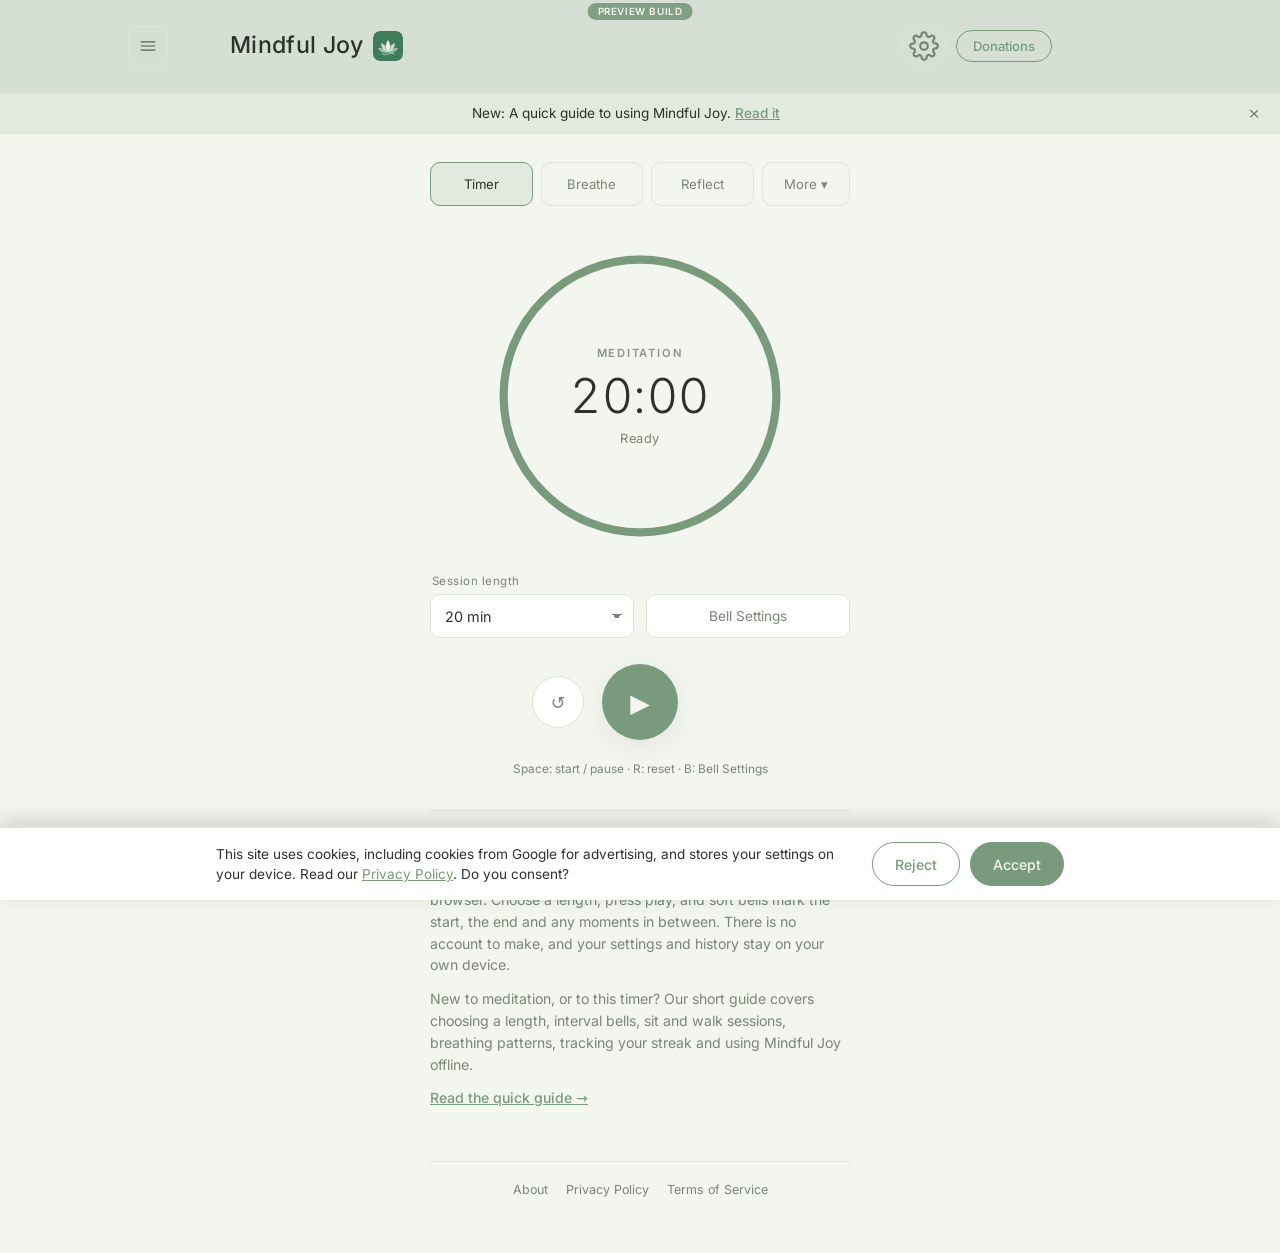
==== commit e825396c: "Turn the FAQ into a guide article and feature it in the updates strip - New article page getting-sta" ====
--- a/index.html
+++ b/index.html
@@ -168,36 +168,8 @@
   <section class="home-info" aria-labelledby="homeInfoTitle">
     <h2 id="homeInfoTitle">How Mindful Joy works</h2>
     <p>Mindful Joy is a free meditation timer that runs in your web browser. Choose a length, press play, and soft bells mark the start, the end and any moments in between. There is no account to make, and your settings and history stay on your own device.</p>
-    <div class="faq">
-      <details>
-        <summary>How long should I meditate?</summary>
-        <p>There is no single right length. Many people start with 5 to 10 minutes and add time as it feels comfortable. A short session you do regularly can be worth more than a long one you skip. Pick 5 to 60 minutes from the length menu, or choose a custom length of your own.</p>
-      </details>
-      <details>
-        <summary>What are interval bells?</summary>
-        <p>Interval bells are optional bells that ring part-way through a session, for example every 5 minutes, or at times you choose, such as 3 and 7 minutes. They are handy for returning your attention or marking the stages of a longer sit. Open Bell Settings to turn them on and to choose the bell sound, volume and number of strikes.</p>
-      </details>
-      <details>
-        <summary>What is a sit and walk session?</summary>
-        <p>Sit + walk lets you build one session from several parts, such as 20 minutes sitting, 10 minutes of walking meditation and 20 minutes sitting again. A bell tells you when it is time to switch. Choose Sit + walk in the length menu, then add, remove and reorder the parts. You can save your favorite layouts.</p>
-      </details>
-      <details>
-        <summary>What are box, 4-7-8 and coherent breathing?</summary>
-        <p>The Breathe tab paces your breath with a circle that grows slowly as you breathe in and shrinks as you breathe out. Box breathing uses four equal steps of 4 seconds: breathe in, hold, breathe out, hold. The 4-7-8 pattern breathes in for 4, holds for 7 and breathes out for 8. Coherent breathing is an even 5 seconds in and 5 seconds out. Breathe comfortably, and stop if you feel lightheaded.</p>
-      </details>
-      <details>
-        <summary>Can I see my progress?</summary>
-        <p>Yes. Under the More button, History shows your current and best streaks, a chart of the past seven days and a calendar of the last twelve weeks. A day counts toward a streak at five minutes or more. History is kept on your device only. Use Export and Import in the gear menu to move it to another device or keep a backup.</p>
-      </details>
-      <details>
-        <summary>Does it work offline and on my phone?</summary>
-        <p>Yes. After your first visit the timers keep working without a connection, and you can add Mindful Joy to your home screen from your browser&rsquo;s menu. Keep the page open and your volume up during a session. Some phones mute web audio when the ringer switch is off, so check it if you do not hear the bells.</p>
-      </details>
-      <details>
-        <summary>Is it really free?</summary>
-        <p>Yes. Mindful Joy is free to use, needs no sign-in, and is open source under the MIT License. It is supported by advertising and by optional contributions through <a href="https://ko-fi.com/cpiccirilli" target="_blank" rel="noopener">Ko-fi</a>. Read more on the <a href="about.html">About page</a>.</p>
-      </details>
-    </div>
+    <p>New to meditation, or to this timer? Our short guide covers choosing a length, interval bells, sit and walk sessions, breathing patterns, tracking your streak and using Mindful Joy offline.</p>
+    <p><a href="getting-started.html">Read the quick guide &rarr;</a></p>
   </section>
 </main>
 
--- a/assets/css/styles.css
+++ b/assets/css/styles.css
@@ -281,7 +281,7 @@
   .info-view h2{ font-size:1.05rem; font-weight:600; margin:28px 0 8px; }
   .info-view p, .info-view li{ font-size:.92rem; line-height:1.65; color:var(--text); }
   .info-view p{ margin:0 0 12px; }
-  .info-view ul{ margin:0 0 12px; padding-left:20px; }
+  .info-view ul, .info-view ol{ margin:0 0 12px; padding-left:22px; }
   .info-view li{ margin-bottom:6px; }
   .info-view a{ color:var(--accent); }
   .info-view .lead{ font-size:1.02rem; color:var(--text); }
@@ -658,13 +658,5 @@
   /* ---------- Home page text (under the timer) ---------- */
   .home-info{ width:100%; margin-top:34px; padding-top:22px; border-top:1px solid var(--border); color:var(--text-dim); font-size:.88rem; line-height:1.55; }
   .home-info h2{ font-family:'Inter',system-ui,sans-serif; font-weight:500; font-size:1.05rem; color:var(--text); margin:0 0 8px; }
-  .home-info p{ margin:0 0 14px; }
-  .home-info a{ color:var(--accent); }
-  .faq details{ border-top:1px solid var(--border); }
-  .faq details:last-child{ border-bottom:1px solid var(--border); }
-  .faq summary{ cursor:pointer; list-style:none; display:flex; justify-content:space-between; align-items:center; gap:12px; padding:12px 2px; min-height:44px; color:var(--text); font-weight:500; }
-  .faq summary::-webkit-details-marker{ display:none; }
-  .faq summary::after{ content:''; flex:none; width:7px; height:7px; border-right:2px solid var(--text-dim); border-bottom:2px solid var(--text-dim); transform:rotate(45deg); transition:transform .15s; margin-right:4px; }
-  .faq details[open] summary::after{ transform:rotate(-135deg); }
-  .faq summary:focus-visible{ outline:2px solid var(--accent); outline-offset:-2px; border-radius:6px; }
-  .faq details p{ margin:0 2px 14px; }
+  .home-info p{ margin:0 0 12px; }
+  .home-info a{ color:var(--accent); font-weight:500; }
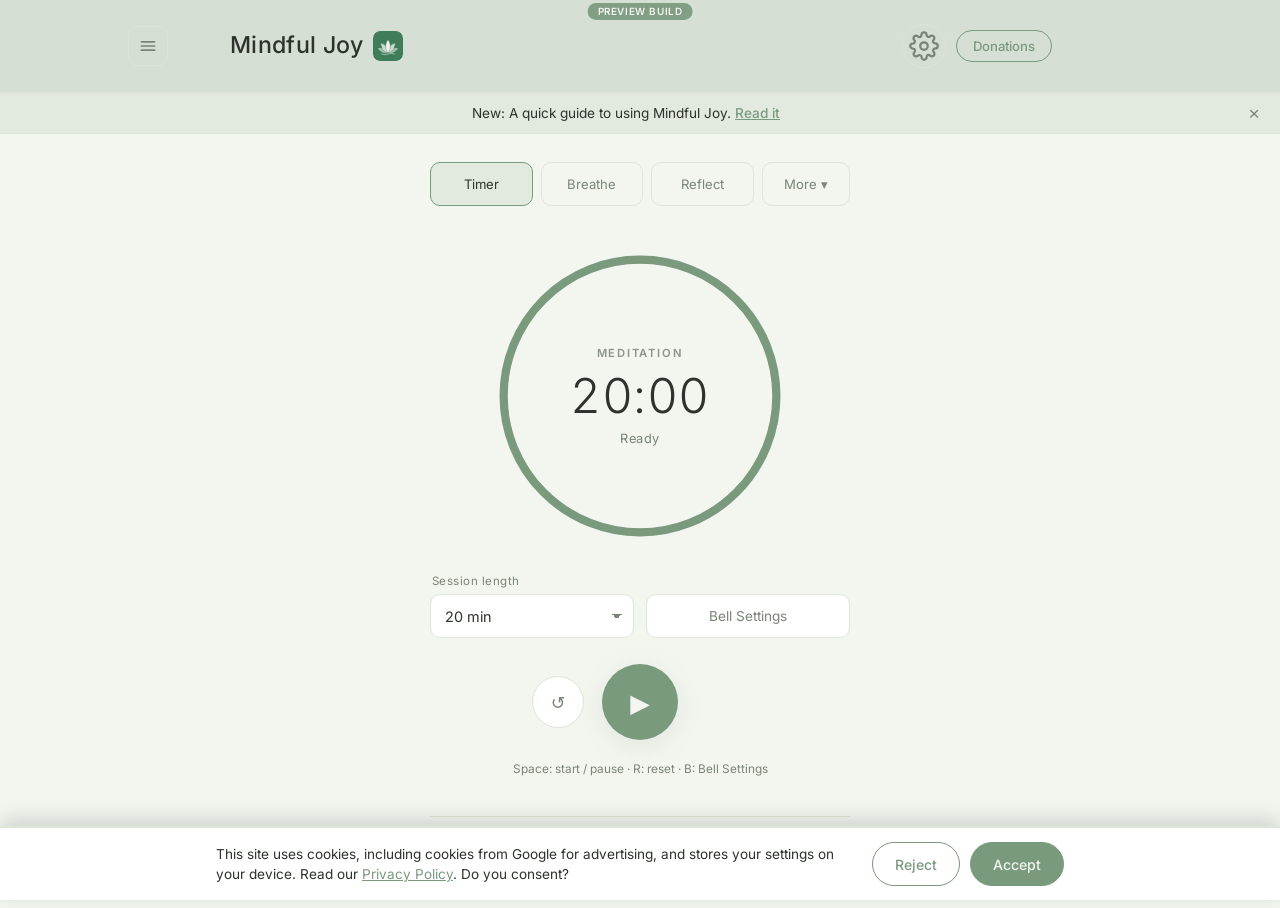
==== commit 96cd3618: "Remove the intro text from the home page The guide now lives in getting-started.html and is announce" ====
--- a/index.html
+++ b/index.html
@@ -164,13 +164,6 @@
     </div>
     <p class="seq-msg" id="seqMsg" role="status"></p>
   </fieldset>
-
-  <section class="home-info" aria-labelledby="homeInfoTitle">
-    <h2 id="homeInfoTitle">How Mindful Joy works</h2>
-    <p>Mindful Joy is a free meditation timer that runs in your web browser. Choose a length, press play, and soft bells mark the start, the end and any moments in between. There is no account to make, and your settings and history stay on your own device.</p>
-    <p>New to meditation, or to this timer? Our short guide covers choosing a length, interval bells, sit and walk sessions, breathing patterns, tracking your streak and using Mindful Joy offline.</p>
-    <p><a href="getting-started.html">Read the quick guide &rarr;</a></p>
-  </section>
 </main>
 
 <section class="tab-panel" id="panel-breathe">
--- a/assets/css/styles.css
+++ b/assets/css/styles.css
@@ -654,9 +654,3 @@
   .data-status{ font-size:.78rem; color:var(--text); margin:8px 0 0; line-height:1.4; }
   .data-status.err{ color:var(--text); font-weight:600; }
   .data-status:empty{ display:none; }
-
-  /* ---------- Home page text (under the timer) ---------- */
-  .home-info{ width:100%; margin-top:34px; padding-top:22px; border-top:1px solid var(--border); color:var(--text-dim); font-size:.88rem; line-height:1.55; }
-  .home-info h2{ font-family:'Inter',system-ui,sans-serif; font-weight:500; font-size:1.05rem; color:var(--text); margin:0 0 8px; }
-  .home-info p{ margin:0 0 12px; }
-  .home-info a{ color:var(--accent); font-weight:500; }
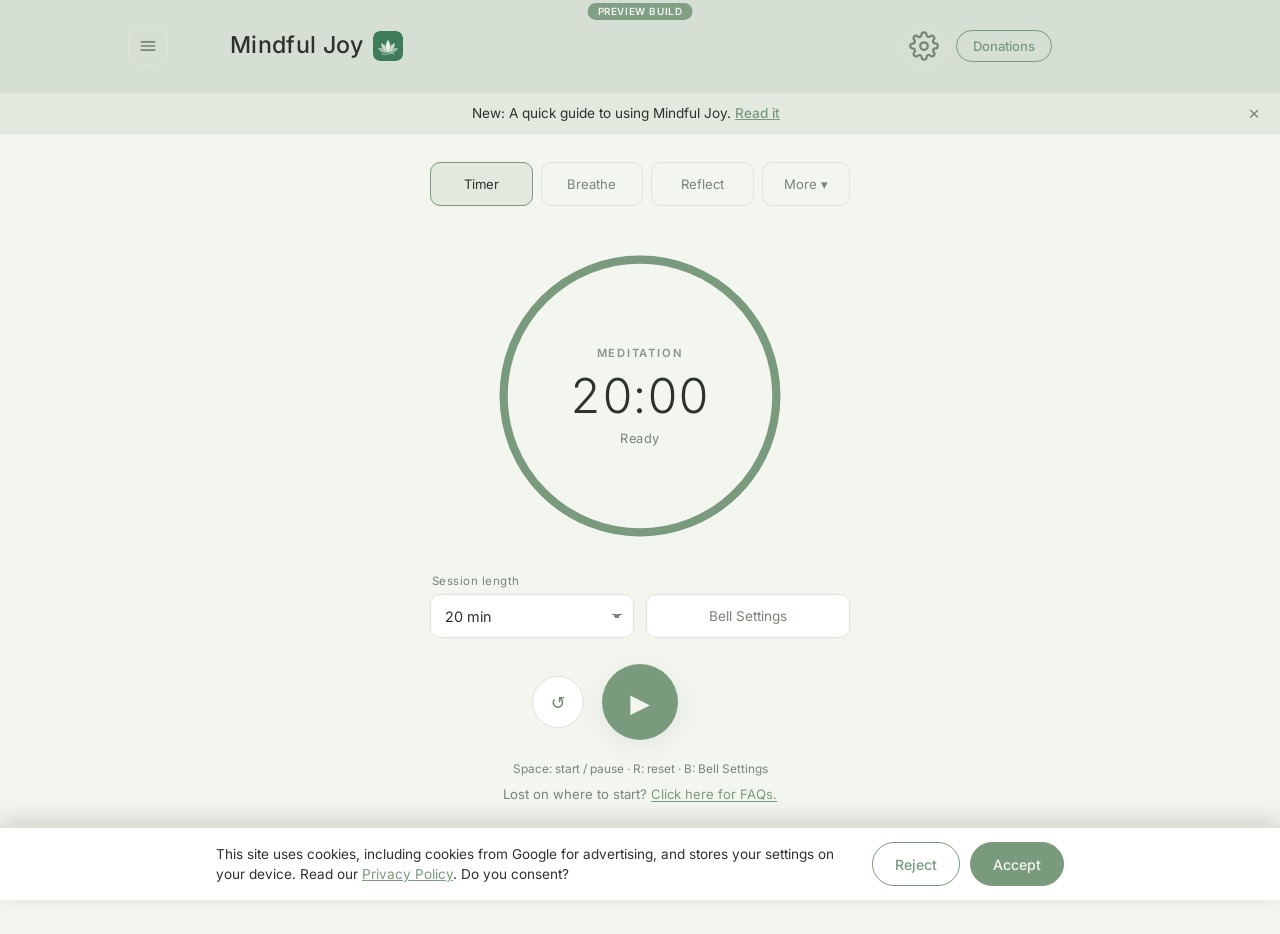
==== commit 443058d5: "Add a 'Lost on where to start?' link to the guide under the timer controls Co-Authored-By: Claude So" ====
--- a/index.html
+++ b/index.html
@@ -127,6 +127,7 @@
     <div style="width:52px;"></div>
   </div>
   <p class="shortcut-hint">Space: start / pause &middot; R: reset &middot; B: Bell Settings</p>
+  <p class="help-hint">Lost on where to start? <a href="getting-started.html">Click here for FAQs.</a></p>
 
   <!-- Sit / walk sequence editor: shown when "Sit / walk sequence" is chosen as the session length. -->
   <fieldset class="seq" id="seqEditor" hidden>
--- a/assets/css/styles.css
+++ b/assets/css/styles.css
@@ -306,6 +306,9 @@
   input[type=range]{ width:100%; min-height:32px; accent-color:var(--accent); cursor:pointer; }
   .shortcut-hint{ font-size:.74rem; color:var(--text-dim); margin:22px 0 0; text-align:center; }
   @media (hover:none){ .shortcut-hint{ display:none; } }
+  .help-hint{ font-size:.82rem; color:var(--text-dim); margin:10px 0 0; text-align:center; }
+  .help-hint a{ color:var(--accent); text-underline-offset:2px; }
+  .help-hint a:hover{ color:var(--text); }
 
   /* ---------- Theme gear menu ---------- */
   .top-actions{ display:flex; align-items:center; gap:10px; }
@@ -654,3 +657,9 @@
   .data-status{ font-size:.78rem; color:var(--text); margin:8px 0 0; line-height:1.4; }
   .data-status.err{ color:var(--text); font-weight:600; }
   .data-status:empty{ display:none; }
+
+  /* ---------- Photo under an article title ---------- */
+  .hero-photo{ margin:0 0 22px; }
+  .hero-photo img{ display:block; width:100%; height:auto; aspect-ratio:3/2; object-fit:cover; object-position:30% 50%; border-radius:14px; border:1px solid var(--border); background:var(--surface); transform:none; }
+  .hero-photo figcaption{ margin-top:6px; font-size:.72rem; color:var(--text-dim); text-align:right; }
+  .hero-photo figcaption a{ color:var(--text-dim); }
